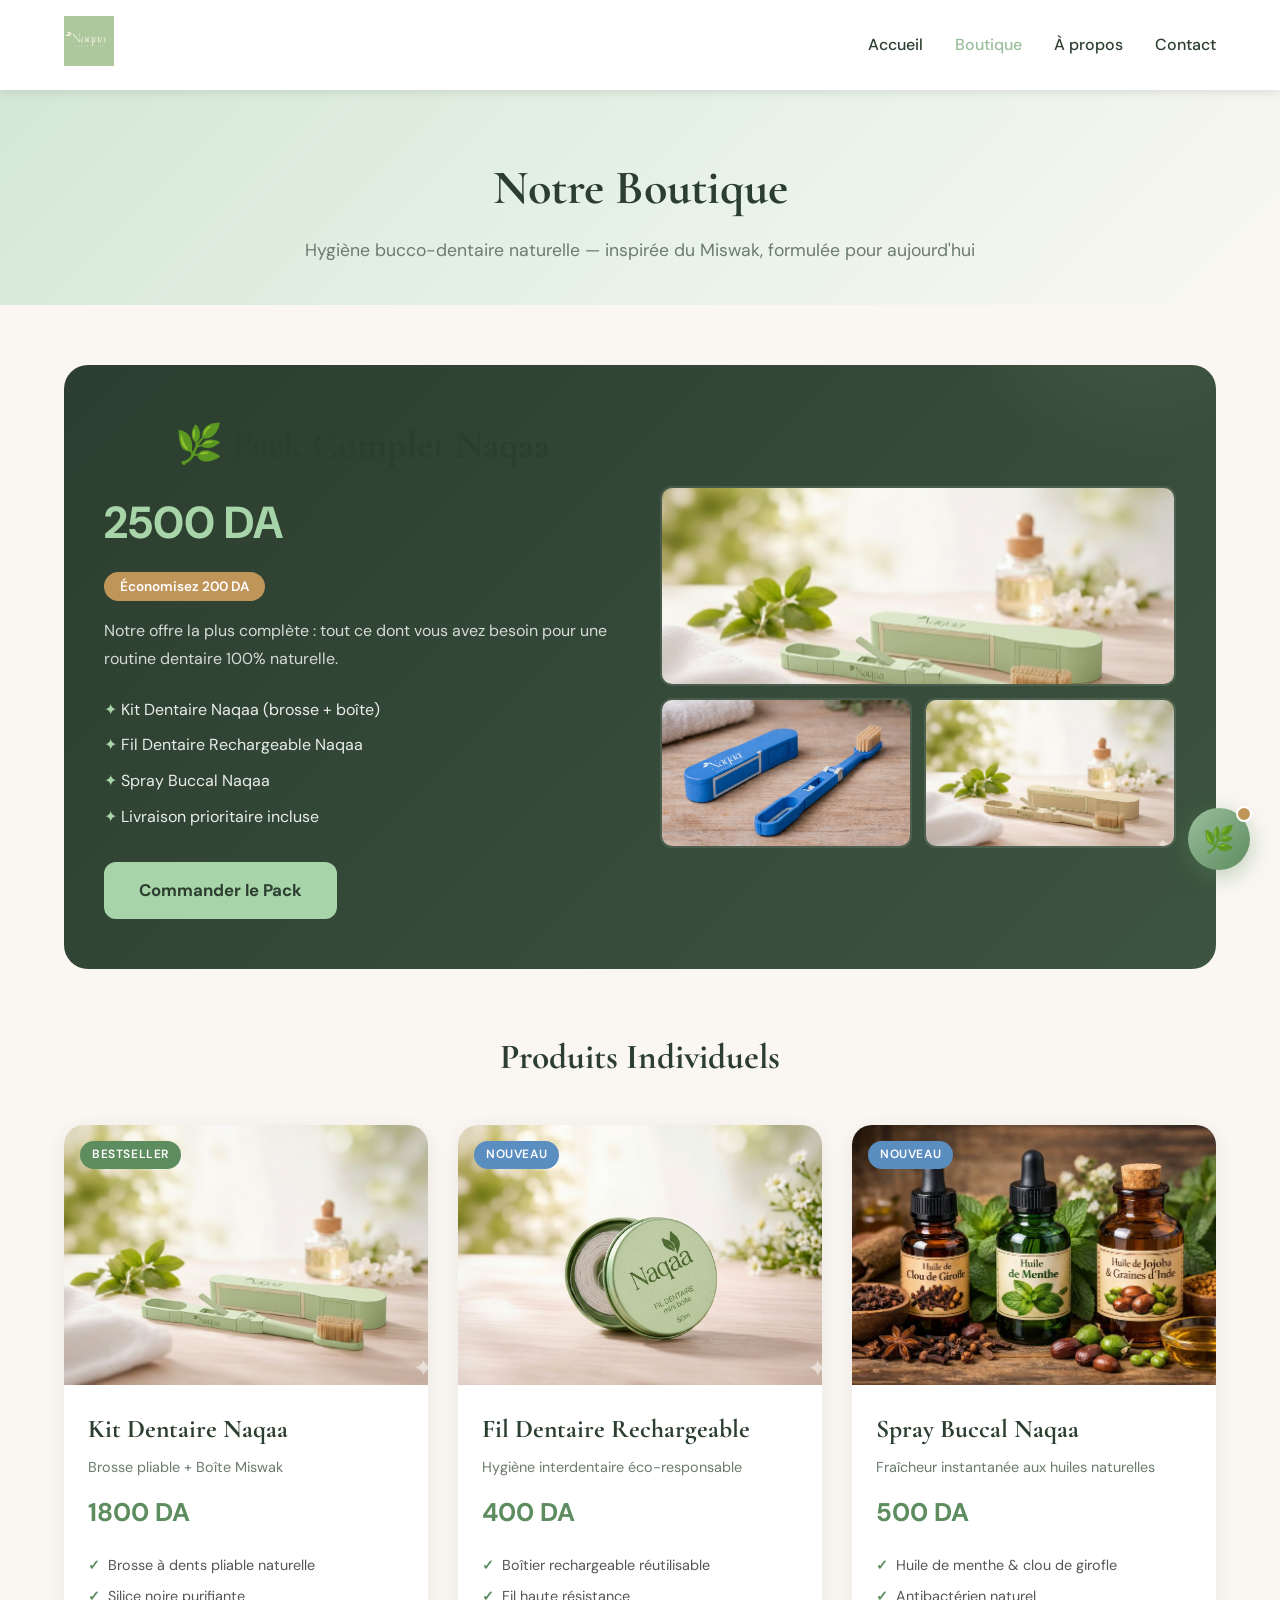
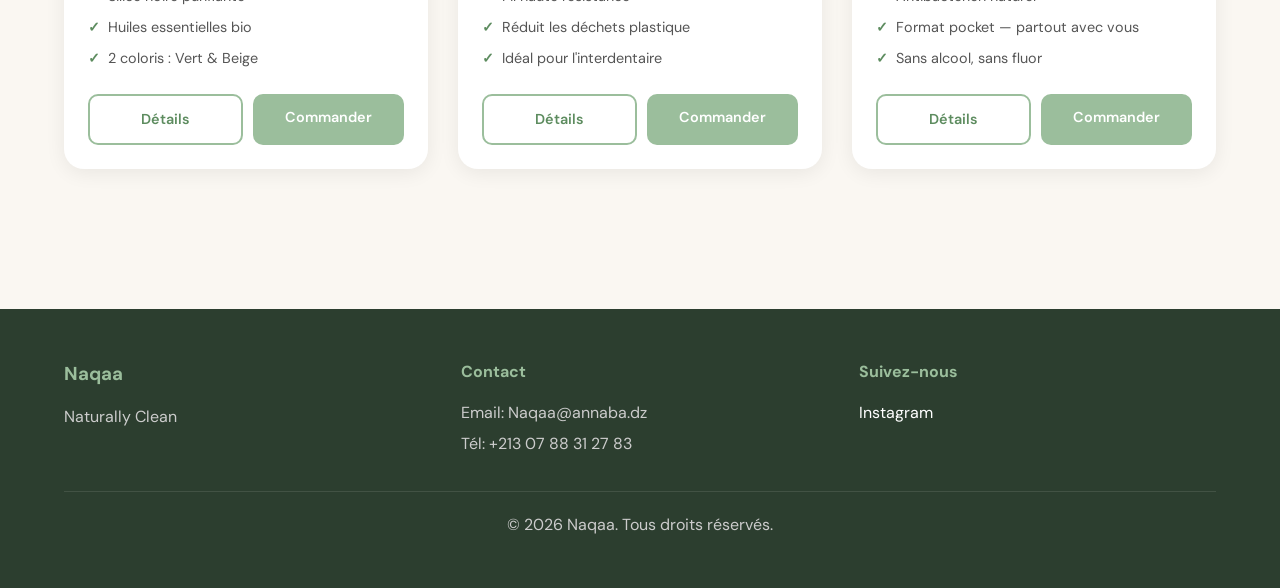
==== boutique.html @ 869e5e4a "Add files via upload" ====
<!DOCTYPE html>
<html lang="fr">
<head>
    <meta charset="UTF-8">
    <meta name="viewport" content="width=device-width, initial-scale=1.0">
    <title>Boutique - Naqaa</title>
    <link rel="stylesheet" href="style.css">
    <style>
        @import url('https://fonts.googleapis.com/css2?family=Cormorant+Garamond:wght@400;600&family=DM+Sans:wght@300;400;500&display=swap');

        :root {
            --sage: #9BBE9C;
            --sage-dark: #5D8C5F;
            --sage-light: #D4E7D5;
            --cream: #FAF7F2;
            --text: #2C3E2F;
        }

        body { font-family: 'DM Sans', sans-serif; background: var(--cream); }

        /* ---- SHOP HERO ---- */
        .shop-hero {
            background: linear-gradient(135deg, #D4E7D5 0%, #EAF3EA 60%, #FAF7F2 100%);
            padding: 60px 5% 40px;
            text-align: center;
        }
        .shop-hero h1 {
            font-family: 'Cormorant Garamond', serif;
            font-size: 3rem;
            color: var(--text);
            margin-bottom: 10px;
        }
        .shop-hero p { color: #6B7B6D; font-size: 1.1rem; }

        /* ---- PRODUCTS GRID ---- */
        .products-section {
            padding: 60px 5%;
            max-width: 1300px;
            margin: 0 auto;
        }
        .products-section h2 {
            font-family: 'Cormorant Garamond', serif;
            font-size: 2.2rem;
            color: var(--text);
            margin-bottom: 40px;
            text-align: center;
        }

        .products-grid {
            display: grid;
            grid-template-columns: repeat(auto-fit, minmax(320px, 1fr));
            gap: 30px;
            margin-bottom: 80px;
        }

        .product-card {
            background: white;
            border-radius: 20px;
            overflow: hidden;
            box-shadow: 0 4px 20px rgba(0,0,0,0.07);
            transition: transform 0.3s, box-shadow 0.3s;
            position: relative;
        }
        .product-card:hover {
            transform: translateY(-8px);
            box-shadow: 0 12px 40px rgba(0,0,0,0.12);
        }
        .product-card .badge {
            position: absolute;
            top: 16px;
            left: 16px;
            background: var(--sage-dark);
            color: white;
            font-size: 0.75rem;
            font-weight: 600;
            padding: 4px 12px;
            border-radius: 20px;
            letter-spacing: 0.05em;
            text-transform: uppercase;
            z-index: 2;
        }
        .product-card .badge.pack { background: #C0955A; }
        .product-card .badge.new { background: #5a8dc0; }

        .card-image {
            height: 260px;
            overflow: hidden;
            background: #f0f5f0;
        }
        .card-image img {
            width: 100%;
            height: 100%;
            object-fit: cover;
            transition: transform 0.5s;
        }
        .product-card:hover .card-image img { transform: scale(1.05); }

        .card-body {
            padding: 24px;
        }
        .card-body h3 {
            font-family: 'Cormorant Garamond', serif;
            font-size: 1.6rem;
            color: var(--text);
            margin-bottom: 6px;
        }
        .card-body .tagline {
            color: #6B7B6D;
            font-size: 0.9rem;
            margin-bottom: 14px;
        }
        .card-body .price-tag {
            font-size: 1.6rem;
            font-weight: 700;
            color: var(--sage-dark);
            margin-bottom: 16px;
        }
        .card-body .mini-features {
            list-style: none;
            margin-bottom: 20px;
        }
        .card-body .mini-features li {
            padding: 4px 0;
            color: #555;
            font-size: 0.9rem;
            display: flex;
            align-items: center;
            gap: 8px;
        }
        .card-body .mini-features li::before {
            content: '✓';
            color: var(--sage-dark);
            font-weight: 700;
        }

        .card-actions {
            display: flex;
            gap: 10px;
        }
        .card-actions .btn-detail {
            flex: 1;
            padding: 12px;
            background: transparent;
            border: 2px solid var(--sage);
            color: var(--sage-dark);
            border-radius: 10px;
            font-weight: 600;
            cursor: pointer;
            text-align: center;
            text-decoration: none;
            transition: all 0.3s;
            font-size: 0.9rem;
        }
        .card-actions .btn-detail:hover {
            background: var(--sage-light);
        }
        .card-actions .btn-order {
            flex: 1;
            padding: 12px;
            background: var(--sage);
            color: white;
            border: none;
            border-radius: 10px;
            font-weight: 600;
            cursor: pointer;
            text-align: center;
            text-decoration: none;
            transition: all 0.3s;
            font-size: 0.9rem;
        }
        .card-actions .btn-order:hover {
            background: var(--sage-dark);
        }

        /* ---- PACK HERO ---- */
        .pack-hero {
            background: linear-gradient(135deg, #2C3E2F 0%, #3d5440 100%);
            border-radius: 24px;
            padding: 50px 40px;
            display: grid;
            grid-template-columns: 1fr 1fr;
            gap: 40px;
            align-items: center;
            margin-bottom: 60px;
            color: white;
            position: relative;
            overflow: hidden;
        }
        .pack-hero::before {
            content: '';
            position: absolute;
            top: -50%;
            right: -10%;
            width: 400px;
            height: 400px;
            background: radial-gradient(circle, rgba(155,190,156,0.15) 0%, transparent 70%);
            border-radius: 50%;
        }
        .pack-hero h2 {
            font-family: 'Cormorant Garamond', serif;
            font-size: 2.4rem;
            margin-bottom: 10px;
        }
        .pack-hero .pack-price {
            font-size: 2.8rem;
            font-weight: 700;
            color: #a8d4a9;
            margin: 12px 0;
        }
        .pack-hero .pack-saving {
            background: #C0955A;
            display: inline-block;
            padding: 4px 16px;
            border-radius: 20px;
            font-size: 0.85rem;
            font-weight: 600;
            margin-bottom: 16px;
        }
        .pack-hero p { color: rgba(255,255,255,0.8); margin-bottom: 20px; line-height: 1.7; }
        .pack-hero ul { list-style: none; margin-bottom: 28px; }
        .pack-hero ul li { padding: 5px 0; color: rgba(255,255,255,0.9); }
        .pack-hero ul li::before { content: '✦ '; color: #a8d4a9; }
        .pack-hero .btn-pack {
            display: inline-block;
            background: #a8d4a9;
            color: #2C3E2F;
            padding: 15px 35px;
            border-radius: 12px;
            font-weight: 700;
            text-decoration: none;
            font-size: 1.05rem;
            transition: all 0.3s;
        }
        .pack-hero .btn-pack:hover {
            background: white;
            transform: translateY(-2px);
        }
        .pack-images {
            display: grid;
            grid-template-columns: 1fr 1fr;
            gap: 12px;
        }
        .pack-images img {
            width: 100%;
            height: 150px;
            object-fit: cover;
            border-radius: 12px;
            border: 2px solid rgba(255,255,255,0.1);
        }
        .pack-images img:first-child {
            grid-column: span 2;
            height: 200px;
        }

        /* ---- AI ASSISTANT ---- */
        .ai-assistant-btn {
            position: fixed;
            bottom: 30px;
            right: 30px;
            width: 62px;
            height: 62px;
            background: linear-gradient(135deg, var(--sage) 0%, var(--sage-dark) 100%);
            color: white;
            border: none;
            border-radius: 50%;
            font-size: 1.6rem;
            cursor: pointer;
            box-shadow: 0 6px 25px rgba(93,140,95,0.4);
            z-index: 999;
            transition: all 0.3s;
            display: flex;
            align-items: center;
            justify-content: center;
        }
        .ai-assistant-btn:hover { transform: scale(1.1); }
        .ai-assistant-btn .pulse {
            position: absolute;
            top: -2px;
            right: -2px;
            width: 16px;
            height: 16px;
            background: #C0955A;
            border-radius: 50%;
            border: 2px solid white;
        }

        .ai-chat-panel {
            position: fixed;
            bottom: 110px;
            right: 30px;
            width: 370px;
            max-height: 520px;
            background: white;
            border-radius: 20px;
            box-shadow: 0 20px 60px rgba(0,0,0,0.15);
            z-index: 998;
            display: none;
            flex-direction: column;
            overflow: hidden;
        }
        .ai-chat-panel.open { display: flex; }

        .chat-header {
            background: linear-gradient(135deg, var(--sage), var(--sage-dark));
            color: white;
            padding: 16px 20px;
            display: flex;
            align-items: center;
            gap: 12px;
        }
        .chat-header .avatar {
            width: 38px;
            height: 38px;
            background: rgba(255,255,255,0.2);
            border-radius: 50%;
            display: flex;
            align-items: center;
            justify-content: center;
            font-size: 1.2rem;
        }
        .chat-header .info h4 { margin: 0; font-size: 0.95rem; }
        .chat-header .info p { margin: 0; font-size: 0.78rem; opacity: 0.8; }
        .chat-header .close-chat {
            margin-left: auto;
            background: none;
            border: none;
            color: white;
            font-size: 1.3rem;
            cursor: pointer;
            opacity: 0.8;
        }
        .chat-header .close-chat:hover { opacity: 1; }

        .chat-messages {
            flex: 1;
            overflow-y: auto;
            padding: 16px;
            display: flex;
            flex-direction: column;
            gap: 12px;
            min-height: 250px;
        }
        .msg {
            max-width: 85%;
            padding: 10px 14px;
            border-radius: 14px;
            font-size: 0.88rem;
            line-height: 1.5;
        }
        .msg.bot {
            background: #f0f5f0;
            color: var(--text);
            border-bottom-left-radius: 4px;
            align-self: flex-start;
        }
        .msg.user {
            background: var(--sage);
            color: white;
            border-bottom-right-radius: 4px;
            align-self: flex-end;
        }
        .msg.loading { opacity: 0.6; font-style: italic; }

        .quick-replies {
            display: flex;
            flex-wrap: wrap;
            gap: 6px;
            padding: 0 16px 12px;
        }
        .quick-reply {
            background: var(--sage-light);
            color: var(--sage-dark);
            border: none;
            padding: 6px 12px;
            border-radius: 20px;
            font-size: 0.8rem;
            cursor: pointer;
            transition: all 0.2s;
            font-weight: 500;
        }
        .quick-reply:hover {
            background: var(--sage);
            color: white;
        }

        .chat-input-row {
            display: flex;
            gap: 8px;
            padding: 12px 16px;
            border-top: 1px solid #f0f0f0;
        }
        .chat-input-row input {
            flex: 1;
            padding: 10px 14px;
            border: 2px solid #e8e8e8;
            border-radius: 10px;
            font-size: 0.88rem;
            outline: none;
            transition: border 0.2s;
        }
        .chat-input-row input:focus { border-color: var(--sage); }
        .chat-input-row button {
            background: var(--sage);
            color: white;
            border: none;
            padding: 10px 16px;
            border-radius: 10px;
            cursor: pointer;
            font-size: 1rem;
            transition: background 0.2s;
        }
        .chat-input-row button:hover { background: var(--sage-dark); }

        @media (max-width: 768px) {
            .pack-hero { grid-template-columns: 1fr; }
            .pack-images { display: none; }
            .ai-chat-panel { width: calc(100vw - 30px); right: 15px; }
        }
    </style>
</head>
<body>
    <!-- Header -->
    <header>
        <nav class="navbar">
            <div class="logo"><img src="1.png" alt="Naqaa Logo"></div>
            <ul class="nav-links">
                <li><a href="index.html">Accueil</a></li>
                <li><a href="boutique.html" class="active">Boutique</a></li>
                <li><a href="index.html#about">À propos</a></li>
                <li><a href="index.html#contact">Contact</a></li>
            </ul>
        </nav>
    </header>

    <!-- Hero -->
    <div class="shop-hero">
        <h1>Notre Boutique</h1>
        <p>Hygiène bucco-dentaire naturelle — inspirée du Miswak, formulée pour aujourd'hui</p>
    </div>

    <div class="products-section">

        <!-- PACK PROMO -->
        <div class="pack-hero">
            <div>
                <h2>🌿 Pack Complet Naqaa</h2>
                <div class="pack-price">2500 DA</div>
                <span class="pack-saving">Économisez 200 DA</span>
                <p>Notre offre la plus complète : tout ce dont vous avez besoin pour une routine dentaire 100% naturelle.</p>
                <ul>
                    <li>Kit Dentaire Naqaa (brosse + boîte)</li>
                    <li>Fil Dentaire Rechargeable Naqaa</li>
                    <li>Spray Buccal Naqaa</li>
                    <li>Livraison prioritaire incluse</li>
                </ul>
                <a href="commande.html?product=pack" class="btn-pack">Commander le Pack</a>
            </div>
            <div class="pack-images">
                <img src="vert.jpeg" alt="Kit Naqaa">
                <img src="blue.png" alt="Fil dentaire">
                <img src="beige.png" alt="Spray">
            </div>
        </div>

        <!-- PRODUITS INDIVIDUELS -->
        <h2>Produits Individuels</h2>
        <div class="products-grid">

            <!-- Produit 1 : Kit Dentaire -->
            <div class="product-card">
                <span class="badge">Bestseller</span>
                <div class="card-image">
                    <img src="vert.jpeg" alt="Kit Dentaire Naqaa">
                </div>
                <div class="card-body">
                    <h3>Kit Dentaire Naqaa</h3>
                    <p class="tagline">Brosse pliable + Boîte Miswak</p>
                    <div class="price-tag">1800 DA</div>
                    <ul class="mini-features">
                        <li>Brosse à dents pliable naturelle</li>
                        <li>Silice noire purifiante</li>
                        <li>Huiles essentielles bio</li>
                        <li>2 coloris : Vert & Beige</li>
                    </ul>
                    <div class="card-actions">
                        <a href="boutique-detail.html" class="btn-detail">Détails</a>
                        <a href="commande.html?product=kit" class="btn-order">Commander</a>
                    </div>
                </div>
            </div>

            <!-- Produit 2 : Fil Dentaire -->
            <div class="product-card">
                <span class="badge new">Nouveau</span>
                <div class="card-image">
                    <img src="Fil.PNG" alt="Fil Dentaire Rechargeable Naqaa">
                </div>
                <div class="card-body">
                    <h3>Fil Dentaire Rechargeable</h3>
                    <p class="tagline">Hygiène interdentaire éco-responsable</p>
                    <div class="price-tag">400 DA</div>
                    <ul class="mini-features">
                        <li>Boîtier rechargeable réutilisable</li>
                        <li>Fil haute résistance</li>
                        <li>Réduit les déchets plastique</li>
                        <li>Idéal pour l'interdentaire</li>
                    </ul>
                    <div class="card-actions">
                        <a href="#" class="btn-detail" onclick="showProductModal('fil')">Détails</a>
                        <a href="commande.html?product=fil" class="btn-order">Commander</a>
                    </div>
                </div>
            </div>

            <!-- Produit 3 : Spray Naqaa -->
            <div class="product-card">
                <span class="badge new">Nouveau</span>
                <div class="card-image">
                    <img src="Huilles.jpeg" alt="Spray Buccal Naqaa">
                </div>
                <div class="card-body">
                    <h3>Spray Buccal Naqaa</h3>
                    <p class="tagline">Fraîcheur instantanée aux huiles naturelles</p>
                    <div class="price-tag">500 DA</div>
                    <ul class="mini-features">
                        <li>Huile de menthe & clou de girofle</li>
                        <li>Antibactérien naturel</li>
                        <li>Format pocket — partout avec vous</li>
                        <li>Sans alcool, sans fluor</li>
                    </ul>
                    <div class="card-actions">
                        <a href="#" class="btn-detail" onclick="showProductModal('spray')">Détails</a>
                        <a href="commande.html?product=spray" class="btn-order">Commander</a>
                    </div>
                </div>
            </div>

        </div>
    </div>

    <!-- Footer -->
    <footer id="contact">
        <div class="footer-content">
            <div class="footer-section">
                <h3>Naqaa</h3>
                <p>Naturally Clean</p>
            </div>
            <div class="footer-section">
                <h4>Contact</h4>
                <p>Email: Naqaa@annaba.dz</p>
                <p>Tél: +213 07 88 31 27 83</p>
            </div>
            <div class="footer-section">
                <h4>Suivez-nous</h4>
                <div class="social-links">
                    <a href="https://www.instagram.com/naqaa.natural?igsh=b3JldDk3dGt3cW1y&utm_source=qr">Instagram</a>
                </div>
            </div>
        </div>
        <p class="copyright">© 2026 Naqaa. Tous droits réservés.</p>
    </footer>

    <!-- AI Assistant Button -->
    <button class="ai-assistant-btn" onclick="toggleChat()" title="Assistant Naqaa IA">
        🌿
        <span class="pulse"></span>
    </button>

    <!-- AI Chat Panel -->
    <div class="ai-chat-panel" id="chatPanel">
        <div class="chat-header">
            <div class="avatar">🌿</div>
            <div class="info">
                <h4>Conseillère Naqaa</h4>
                <p>Propulsée par l'IA • En ligne</p>
            </div>
            <button class="close-chat" onclick="toggleChat()">✕</button>
        </div>
        <div class="chat-messages" id="chatMessages">
            <div class="msg bot">Bonjour ! 👋 Je suis votre conseillère beauté naturelle Naqaa. Je peux vous aider à choisir le produit parfait selon vos besoins.</div>
        </div>
        <div class="quick-replies" id="quickReplies">
            <button class="quick-reply" onclick="sendQuick('Quel produit me recommandes-tu ?')">Recommandation</button>
            <button class="quick-reply" onclick="sendQuick('Quelle est la différence entre les produits ?')">Comparer</button>
            <button class="quick-reply" onclick="sendQuick('C\'est quoi le pack ?')">Le Pack</button>
            <button class="quick-reply" onclick="sendQuick('Comment utiliser le kit dentaire ?')">Utilisation</button>
        </div>
        <div class="chat-input-row">
            <input type="text" id="chatInput" placeholder="Posez votre question..." onkeydown="if(event.key==='Enter') sendMessage()">
            <button onclick="sendMessage()">➤</button>
        </div>
    </div>

    <script>
        // ---- AI CHAT ----
        const SYSTEM_PROMPT = `Tu es la conseillère beauté et santé de la marque Naqaa, une marque algérienne de soins bucco-dentaires naturels basée sur le Miswak.
Tu parles en français, tu es chaleureuse, experte et naturelle.

Catalogue produits :
1. Kit Dentaire Naqaa — 1800 DA : brosse pliable, silice noire, huiles essentielles (menthe, girofle, jojoba), 2 coloris (vert/beige). Bestseller.
2. Fil Dentaire Rechargeable Naqaa — 400 DA : boîtier rechargeable réutilisable, éco-responsable, pour l'hygiène interdentaire.
3. Spray Buccal Naqaa — 500 DA : huile de menthe & clou de girofle, antibactérien, format pocket, sans alcool ni fluor.
4. Pack Complet Naqaa — 2500 DA : contient les 3 produits ci-dessus (économie de 200 DA), livraison prioritaire incluse.

Conseils de recommandation :
- Pour un débutant ou cadeau : Kit Dentaire seul
- Pour une hygiène complète : Pack Complet (meilleur rapport qualité/prix)
- En complément : Fil Dentaire + Kit
- Pour les déplacements : Spray Buccal
- Pour une haleine fraîche en journée : Spray Buccal

Livraison : Domicile 500 DA, Bureau 350 DA. Paiement à la livraison ou carte.
Ne mentionne jamais de concurrents. Réponds toujours de façon courte et utile (max 3 phrases). Si on te demande de commander, dis que le bouton "Commander" est sur la page.`;

        let chatHistory = [];
        let chatOpen = false;

        function toggleChat() {
            chatOpen = !chatOpen;
            document.getElementById('chatPanel').classList.toggle('open', chatOpen);
            if (chatOpen) document.getElementById('chatInput').focus();
        }

        function sendQuick(text) {
            document.getElementById('chatInput').value = text;
            sendMessage();
        }

        async function sendMessage() {
            const input = document.getElementById('chatInput');
            const text = input.value.trim();
            if (!text) return;

            input.value = '';
            appendMsg(text, 'user');
            chatHistory.push({ role: 'user', content: text });

            // hide quick replies after first message
            document.getElementById('quickReplies').style.display = 'none';

            const loadingEl = appendMsg('...', 'bot loading');

            try {
                const response = await fetch('https://api.anthropic.com/v1/messages', {
                    method: 'POST',
                    headers: { 'Content-Type': 'application/json' },
                    body: JSON.stringify({
                        model: 'claude-sonnet-4-20250514',
                        max_tokens: 1000,
                        system: SYSTEM_PROMPT,
                        messages: chatHistory
                    })
                });

                const data = await response.json();
                const reply = data.content?.[0]?.text || "Désolée, je n'ai pas pu répondre. Réessayez.";

                loadingEl.textContent = reply;
                loadingEl.classList.remove('loading');
                chatHistory.push({ role: 'assistant', content: reply });

            } catch (err) {
                loadingEl.textContent = "Connexion impossible. Vérifiez votre réseau.";
                loadingEl.classList.remove('loading');
            }
        }

        function appendMsg(text, type) {
            const div = document.createElement('div');
            div.className = 'msg ' + type;
            div.textContent = text;
            const msgs = document.getElementById('chatMessages');
            msgs.appendChild(div);
            msgs.scrollTop = msgs.scrollHeight;
            return div;
        }

        // Product quick modals
        function showProductModal(type) {
            const info = {
                fil: { name: 'Fil Dentaire Rechargeable', price: '400 DA', desc: 'Boîtier rechargeable réutilisable en plastique recyclé. Fil haute résistance pour un nettoyage interdentaire efficace. Contribue à réduire les déchets plastiques. Idéal en complément du Kit Dentaire Naqaa.' },
                spray: { name: 'Spray Buccal Naqaa', price: '500 DA', desc: "Spray a base d'huile de menthe poivree et d'huile de clou de girofle. Action antibacterienne instantanee, haleine fraiche prolongee. Format mini 30ml pour sac ou poche. Sans alcool, sans fluor, sans conservateurs synthetiques." }
            };
            const p = info[type];
            alert(`${p.name} — ${p.price}\n\n${p.desc}`);
        }
    </script>
</body>
</html>
---- style.css ----
/* Reset & Base */
* {
    margin: 0;
    padding: 0;
    box-sizing: border-box;
}

:root {
    --primary-color: #9BBE9C;
    --secondary-color: #7FA980;
    --accent-color: #5D8C5F;
    --light-green: #D4E7D5;
    --text-dark: #2C3E2F;
    --text-light: #6B7B6D;
    --white: #FFFFFF;
    --gray-light: #F5F5F5;
    --gray: #E0E0E0;
    --danger: #E74C3C;
    --warning: #F39C12;
    --success: #27AE60;
}

body {
    font-family: 'Segoe UI', Tahoma, Geneva, Verdana, sans-serif;
    color: var(--text-dark);
    line-height: 1.6;
}

.container {
    max-width: 1200px;
    margin: 0 auto;
    padding: 0 20px;
}

/* Header & Navigation */
header {
    background: var(--white);
    box-shadow: 0 2px 10px rgba(0,0,0,0.1);
    position: sticky;
    top: 0;
    z-index: 1000;
}

.navbar {
    display: flex;
    justify-content: space-between;
    align-items: center;
    padding: 1rem 5%;
}

.logo img {
    height: 50px;
}

.nav-links {
    display: flex;
    list-style: none;
    gap: 2rem;
}

.nav-links a {
    text-decoration: none;
    color: var(--text-dark);
    font-weight: 500;
    transition: color 0.3s;
}

.nav-links a:hover,
.nav-links a.active {
    color: var(--primary-color);
}

.admin-link {
    font-size: 0.9rem;
    opacity: 0.6;
}

/* Buttons */
.btn-primary,
.btn-secondary {
    padding: 12px 30px;
    border-radius: 25px;
    text-decoration: none;
    font-weight: 600;
    display: inline-block;
    transition: all 0.3s;
    border: none;
    cursor: pointer;
    font-size: 1rem;
}

.btn-primary {
    background: var(--primary-color);
    color: var(--white);
}

.btn-primary:hover {
    background: var(--accent-color);
    transform: translateY(-2px);
    box-shadow: 0 5px 15px rgba(0,0,0,0.2);
}

.btn-secondary {
    background: var(--white);
    color: var(--primary-color);
    border: 2px solid var(--primary-color);
}

.btn-secondary:hover {
    background: var(--primary-color);
    color: var(--white);
}

.btn-large {
    padding: 15px 40px;
    font-size: 1.1rem;
    width: 100%;
    text-align: center;
}

.btn-danger {
    background: var(--danger);
    color: white;
    padding: 8px 15px;
    border-radius: 5px;
    border: none;
    cursor: pointer;
    font-size: 0.9rem;
}

.btn-success {
    background: var(--success);
    color: white;
    padding: 8px 15px;
    border-radius: 5px;
    border: none;
    cursor: pointer;
    font-size: 0.9rem;
}

.btn-warning {
    background: var(--warning);
    color: white;
    padding: 8px 15px;
    border-radius: 5px;
    border: none;
    cursor: pointer;
    font-size: 0.9rem;
}

/* Hero Section */
.hero {
    background: linear-gradient(135deg, var(--light-green) 0%, var(--white) 100%);
    padding: 80px 5%;
    display: flex;
    align-items: center;
    justify-content: space-between;
    gap: 50px;
}

.hero-content {
    flex: 1;
}

.hero-content h1 {
    font-size: 4rem;
    color: var(--primary-color);
    margin-bottom: 0;
}

.hero-content h2 {
    font-size: 2rem;
    color: var(--text-light);
    margin-bottom: 20px;
}

.tagline {
    font-size: 1.2rem;
    color: var(--text-dark);
    margin-bottom: 30px;
}

.hero-image {
    flex: 1;
    text-align: center;
}

.hero-image img {
    width: 100%;
    max-width: 500px;
}

/* Benefits Section */
.benefits {
    padding: 80px 5%;
    background: var(--white);
}

.benefits h2 {
    text-align: center;
    font-size: 2.5rem;
    color: var(--text-dark);
    margin-bottom: 50px;
}

.benefits-grid {
    display: grid;
    grid-template-columns: repeat(auto-fit, minmax(250px, 1fr));
    gap: 30px;
}

.benefit-card {
    background: var(--gray-light);
    padding: 30px;
    border-radius: 15px;
    text-align: center;
    transition: transform 0.3s, box-shadow 0.3s;
}

.benefit-card:hover {
    transform: translateY(-5px);
    box-shadow: 0 5px 20px rgba(0,0,0,0.1);
}

.benefit-card .icon {
    font-size: 3rem;
    margin-bottom: 15px;
}

.benefit-card h3 {
    color: var(--primary-color);
    margin-bottom: 10px;
    font-size: 1.3rem;
}

.benefit-card p {
    color: var(--text-light);
}

/* Product Preview Section */
.product-preview {
    padding: 80px 5%;
    background: var(--light-green);
}

.product-preview h2 {
    text-align: center;
    font-size: 2.5rem;
    color: var(--text-dark);
    margin-bottom: 50px;
}

.product-showcase {
    display: flex;
    align-items: center;
    gap: 50px;
    background: white;
    padding: 40px;
    border-radius: 20px;
    box-shadow: 0 5px 20px rgba(0,0,0,0.1);
}

.product-showcase img {
    width: 100%;
    max-width: 400px;
}

.product-info h3 {
    font-size: 2rem;
    color: var(--primary-color);
    margin-bottom: 10px;
}

.price {
    font-size: 1.8rem;
    color: var(--accent-color);
    font-weight: 700;
    margin-bottom: 20px;
}

.features {
    list-style: none;
    margin-bottom: 30px;
}

.features li {
    padding: 8px 0;
    font-size: 1.1rem;
    color: var(--text-dark);
}

/* About Section */
.about {
    padding: 80px 5%;
    background: var(--white);
    text-align: center;
}

.about h2 {
    font-size: 2.5rem;
    color: var(--text-dark);
    margin-bottom: 30px;
}

.about p {
    font-size: 1.2rem;
    color: var(--text-light);
    max-width: 800px;
    margin: 0 auto;
    line-height: 1.8;
}

/* Product Detail Page */
.product-detail {
    padding: 50px 5%;
    background: var(--gray-light);
}

.product-layout {
    display: grid;
    grid-template-columns: 1fr 1fr;
    gap: 50px;
    max-width: 1400px;
    margin: 0 auto;
}

.product-images {
    position: sticky;
    top: 100px;
    height: fit-content;
}

.main-image {
    background: white;
    padding: 20px;
    border-radius: 15px;
    box-shadow: 0 5px 20px rgba(0,0,0,0.1);
}

.main-image img {
    width: 100%;
    border-radius: 10px;
}

.thumbnail-images {
    display: flex;
    gap: 15px;
    margin-top: 20px;
}

.thumbnail-images img {
    width: 100px;
    height: 100px;
    object-fit: cover;
    border-radius: 10px;
    cursor: pointer;
    border: 3px solid transparent;
    transition: border 0.3s;
}

.thumbnail-images img:hover {
    border-color: var(--primary-color);
}

.product-details {
    background: white;
    padding: 40px;
    border-radius: 15px;
    box-shadow: 0 5px 20px rgba(0,0,0,0.1);
}

.product-details h1 {
    font-size: 2.5rem;
    color: var(--text-dark);
    margin-bottom: 10px;
}

.subtitle {
    color: var(--text-light);
    font-size: 1.2rem;
    margin-bottom: 20px;
}

.price-large {
    font-size: 2.5rem;
    color: var(--accent-color);
    font-weight: 700;
    margin-bottom: 30px;
    display: block;
}

.product-description,
.composition,
.benefits-box {
    margin-bottom: 30px;
    padding-bottom: 30px;
    border-bottom: 1px solid var(--gray);
}

.product-details h3 {
    color: var(--primary-color);
    margin-bottom: 15px;
    font-size: 1.5rem;
}

.product-description p {
    color: var(--text-dark);
    line-height: 1.8;
}

.ingredients-list {
    list-style: none;
}

.ingredients-list > li {
    background: var(--gray-light);
    padding: 15px;
    border-radius: 10px;
    margin-bottom: 15px;
}

.ingredients-list strong {
    color: var(--accent-color);
    font-size: 1.1rem;
}

.ingredients-list p {
    margin-top: 5px;
    color: var(--text-light);
}

.sub-list {
    list-style: none;
    margin-top: 10px;
    padding-left: 20px;
}

.sub-list li {
    margin: 8px 0;
    font-size: 0.95rem;
    color: var(--text-dark);
}

.benefits-box ul {
    list-style: none;
}

.benefits-box li {
    padding: 10px 0;
    border-bottom: 1px solid var(--gray);
    color: var(--text-dark);
    font-size: 1.05rem;
}

.benefits-box li:last-child {
    border-bottom: none;
}

/* Order Section */
.order-section {
    margin-top: 30px;
}

.quantity-selector {
    display: flex;
    align-items: center;
    gap: 20px;
    margin-bottom: 20px;
}

.quantity-selector label {
    font-weight: 600;
    font-size: 1.1rem;
}

.quantity-control {
    display: flex;
    align-items: center;
    gap: 10px;
}

.quantity-control button {
    background: var(--primary-color);
    color: white;
    border: none;
    width: 35px;
    height: 35px;
    border-radius: 50%;
    cursor: pointer;
    font-size: 1.2rem;
    transition: background 0.3s;
}

.quantity-control button:hover {
    background: var(--accent-color);
}

.quantity-control input {
    width: 60px;
    text-align: center;
    padding: 8px;
    border: 2px solid var(--gray);
    border-radius: 5px;
    font-size: 1rem;
}

.trust-badges {
    display: flex;
    justify-content: space-around;
    margin-top: 30px;
    padding-top: 30px;
    border-top: 2px solid var(--gray);
}

.badge {
    text-align: center;
}

.badge span {
    font-size: 2.5rem;
    display: block;
    margin-bottom: 8px;
}

.badge p {
    color: var(--text-dark);
    font-weight: 600;
}

/* Order Form */
.order-form-section {
    padding: 50px 5%;
    background: var(--gray-light);
    min-height: 100vh;
}

.container-form {
    max-width: 800px;
    margin: 0 auto;
    background: white;
    padding: 40px;
    border-radius: 15px;
    box-shadow: 0 5px 20px rgba(0,0,0,0.1);
}

.container-form h1 {
    text-align: center;
    color: var(--primary-color);
    margin-bottom: 40px;
    font-size: 2.5rem;
}

.form-group {
    margin-bottom: 35px;
}

.form-group h3 {
    color: var(--accent-color);
    margin-bottom: 20px;
    padding-bottom: 10px;
    border-bottom: 2px solid var(--light-green);
    font-size: 1.4rem;
}

.form-row {
    display: grid;
    grid-template-columns: 1fr 1fr;
    gap: 20px;
}

.form-field {
    margin-bottom: 20px;
}

.form-field label {
    display: block;
    margin-bottom: 8px;
    font-weight: 600;
    color: var(--text-dark);
}

.form-field input,
.form-field select,
.form-field textarea {
    width: 100%;
    padding: 12px;
    border: 2px solid var(--gray);
    border-radius: 8px;
    font-size: 1rem;
    transition: border-color 0.3s;
    font-family: inherit;
}

.form-field input:focus,
.form-field select:focus,
.form-field textarea:focus {
    outline: none;
    border-color: var(--primary-color);
}

.order-summary {
    background: var(--light-green);
    padding: 25px;
    border-radius: 10px;
    margin-top: 20px;
}

.summary-line {
    display: flex;
    justify-content: space-between;
    padding: 10px 0;
    font-size: 1.05rem;
}

.summary-line.total {
    border-top: 2px solid var(--primary-color);
    margin-top: 15px;
    padding-top: 15px;
    font-size: 1.3rem;
}

/* Modal */
.modal {
    display: none;
    position: fixed;
    z-index: 2000;
    left: 0;
    top: 0;
    width: 100%;
    height: 100%;
    background-color: rgba(0,0,0,0.6);
    animation: fadeIn 0.3s;
}

@keyframes fadeIn {
    from { opacity: 0; }
    to { opacity: 1; }
}

.modal-content {
    background-color: white;
    margin: 10% auto;
    padding: 40px;
    border-radius: 15px;
    max-width: 500px;
    text-align: center;
    position: relative;
    animation: slideDown 0.3s;
}

@keyframes slideDown {
    from {
        transform: translateY(-50px);
        opacity: 0;
    }
    to {
        transform: translateY(0);
        opacity: 1;
    }
}

.modal-large {
    max-width: 800px;
}

.success-icon {
    width: 80px;
    height: 80px;
    background: var(--primary-color);
    border-radius: 50%;
    display: flex;
    align-items: center;
    justify-content: center;
    font-size: 3rem;
    color: white;
    margin: 0 auto 20px;
}

.modal-content h2 {
    color: var(--primary-color);
    margin-bottom: 20px;
}

.close {
    position: absolute;
    right: 20px;
    top: 20px;
    font-size: 2rem;
    cursor: pointer;
    color: var(--text-light);
    transition: color 0.3s;
}

.close:hover {
    color: var(--danger);
}

/* Admin Login */
.admin-login-page {
    min-height: 100vh;
    display: flex;
    align-items: center;
    justify-content: center;
    background: linear-gradient(135deg, var(--primary-color) 0%, var(--accent-color) 100%);
}

.login-container {
    background: white;
    padding: 50px;
    border-radius: 15px;
    box-shadow: 0 10px 40px rgba(0,0,0,0.2);
    width: 100%;
    max-width: 400px;
}

.login-container h1 {
    text-align: center;
    color: var(--primary-color);
    margin-bottom: 30px;
}

.error-msg {
    color: var(--danger);
    text-align: center;
    margin-top: 15px;
}

.back-link {
    display: block;
    text-align: center;
    margin-top: 20px;
    color: var(--text-light);
    text-decoration: none;
}

.back-link:hover {
    color: var(--primary-color);
}

/* Admin Dashboard */
.admin-header {
    background: var(--primary-color);
    color: white;
    padding: 20px 5%;
    box-shadow: 0 2px 10px rgba(0,0,0,0.1);
}

.admin-nav {
    display: flex;
    justify-content: space-between;
    align-items: center;
}

.admin-nav h2 {
    margin: 0;
}

.admin-container {
    display: flex;
    min-height: calc(100vh - 80px);
}

.admin-sidebar {
    width: 250px;
    background: var(--gray-light);
    padding: 30px 0;
}

.admin-sidebar ul {
    list-style: none;
}

.admin-sidebar li {
    margin-bottom: 5px;
}

.admin-sidebar a {
    display: block;
    padding: 15px 30px;
    color: var(--text-dark);
    text-decoration: none;
    transition: all 0.3s;
}

.admin-sidebar a:hover,
.admin-sidebar a.active {
    background: var(--primary-color);
    color: white;
}

.admin-content {
    flex: 1;
    padding: 40px;
    background: white;
}

.admin-section h2 {
    color: var(--primary-color);
    margin-bottom: 30px;
    font-size: 2rem;
}

/* Filters */
.filters {
    display: flex;
    gap: 20px;
    margin-bottom: 30px;
}

.filters select,
.filters input {
    padding: 10px 15px;
    border: 2px solid var(--gray);
    border-radius: 8px;
    font-size: 1rem;
}

.filters input {
    flex: 1;
}

/* Table */
.table-container {
    overflow-x: auto;
    box-shadow: 0 2px 10px rgba(0,0,0,0.1);
    border-radius: 10px;
}

table {
    width: 100%;
    border-collapse: collapse;
    background: white;
}

thead {
    background: var(--primary-color);
    color: white;
}

th, td {
    padding: 15px;
    text-align: left;
}

th {
    font-weight: 600;
}

tbody tr {
    border-bottom: 1px solid var(--gray);
}

tbody tr:hover {
    background: var(--gray-light);
}

/* Status Badges */
.status-badge {
    padding: 5px 15px;
    border-radius: 20px;
    font-size: 0.9rem;
    font-weight: 600;
    display: inline-block;
}

.status-pending {
    background: var(--warning);
    color: white;
}

.status-confirmed {
    background: var(--success);
    color: white;
}

.status-shipping {
    background: #3498DB;
    color: white;
}

.status-delivered {
    background: #2ECC71;
    color: white;
}

.status-cancelled {
    background: var(--danger);
    color: white;
}

/* Stock Section */
.stock-card {
    background: white;
    padding: 30px;
    border-radius: 15px;
    box-shadow: 0 2px 10px rgba(0,0,0,0.1);
    max-width: 600px;
}

.stock-card h3 {
    color: var(--primary-color);
    margin-bottom: 20px;
    font-size: 1.8rem;
}

.stock-info {
    display: grid;
    grid-template-columns: 1fr 1fr;
    gap: 20px;
    margin-bottom: 30px;
}

.stock-item {
    background: var(--gray-light);
    padding: 20px;
    border-radius: 10px;
    text-align: center;
}

.stock-item label {
    display: block;
    color: var(--text-light);
    margin-bottom: 10px;
}

.stock-value {
    font-size: 2rem;
    font-weight: 700;
    color: var(--accent-color);
}

.stock-actions h4 {
    margin-bottom: 15px;
    color: var(--text-dark);
}

.stock-form {
    display: flex;
    gap: 10px;
    margin-bottom: 30px;
}

.stock-form input {
    flex: 1;
    padding: 10px;
    border: 2px solid var(--gray);
    border-radius: 8px;
    font-size: 1rem;
}

.stock-history h4 {
    margin-bottom: 15px;
    color: var(--text-dark);
}

.stock-history ul {
    list-style: none;
    max-height: 300px;
    overflow-y: auto;
}

.stock-history li {
    padding: 10px;
    border-bottom: 1px solid var(--gray);
}

/* Statistics */
.stats-grid {
    display: grid;
    grid-template-columns: repeat(auto-fit, minmax(200px, 1fr));
    gap: 20px;
    margin-bottom: 40px;
}

.stat-card {
    background: linear-gradient(135deg, var(--primary-color), var(--accent-color));
    color: white;
    padding: 30px;
    border-radius: 15px;
    text-align: center;
    box-shadow: 0 5px 15px rgba(0,0,0,0.1);
}

.stat-card h3 {
    font-size: 1rem;
    margin-bottom: 10px;
    opacity: 0.9;
}

.stat-number {
    font-size: 2.5rem;
    font-weight: 700;
}

.chart-container {
    background: white;
    padding: 30px;
    border-radius: 15px;
    box-shadow: 0 2px 10px rgba(0,0,0,0.1);
}

.chart-container h3 {
    color: var(--primary-color);
    margin-bottom: 20px;
}

.chart {
    min-height: 300px;
}

/* Footer */
footer {
    background: var(--text-dark);
    color: white;
    padding: 50px 5%;
}

.footer-content {
    display: grid;
    grid-template-columns: repeat(auto-fit, minmax(250px, 1fr));
    gap: 40px;
    margin-bottom: 30px;
}

.footer-section h3,
.footer-section h4 {
    margin-bottom: 15px;
    color: var(--primary-color);
}

.footer-section p {
    margin: 5px 0;
    color: #ccc;
}

.social-links {
    display: flex;
    gap: 15px;
}

.social-links a {
    color: white;
    text-decoration: none;
    transition: color 0.3s;
}

.social-links a:hover {
    color: var(--primary-color);
}

.copyright {
    text-align: center;
    padding-top: 20px;
    border-top: 1px solid rgba(255,255,255,0.1);
    color: #ccc;
}

/* Responsive Design */
@media (max-width: 1024px) {
    .product-layout {
        grid-template-columns: 1fr;
    }
    
    .product-images {
        position: static;
    }
}

@media (max-width: 768px) {
    .hero {
        flex-direction: column;
        text-align: center;
    }
    
    .hero-content h1 {
        font-size: 3rem;
    }
    
    .nav-links {
        flex-direction: column;
        gap: 1rem;
    }
    
    .product-showcase {
        flex-direction: column;
    }
    
    .form-row {
        grid-template-columns: 1fr;
    }
    
    .admin-container {
        flex-direction: column;
    }
    
    .admin-sidebar {
        width: 100%;
    }
    
    .filters {
        flex-direction: column;
    }
    
    .table-container {
        font-size: 0.9rem;
    }
    
    th, td {
        padding: 10px;
    }
}

@media (max-width: 480px) {
    .hero-content h1 {
        font-size: 2rem;
    }
    
    .hero-content h2 {
        font-size: 1.5rem;
    }
    
    .benefits h2,
    .product-preview h2 {
        font-size: 2rem;
    }
    
    .container-form {
        padding: 20px;
    }
    
    .stats-grid {
        grid-template-columns: 1fr;
    }
}
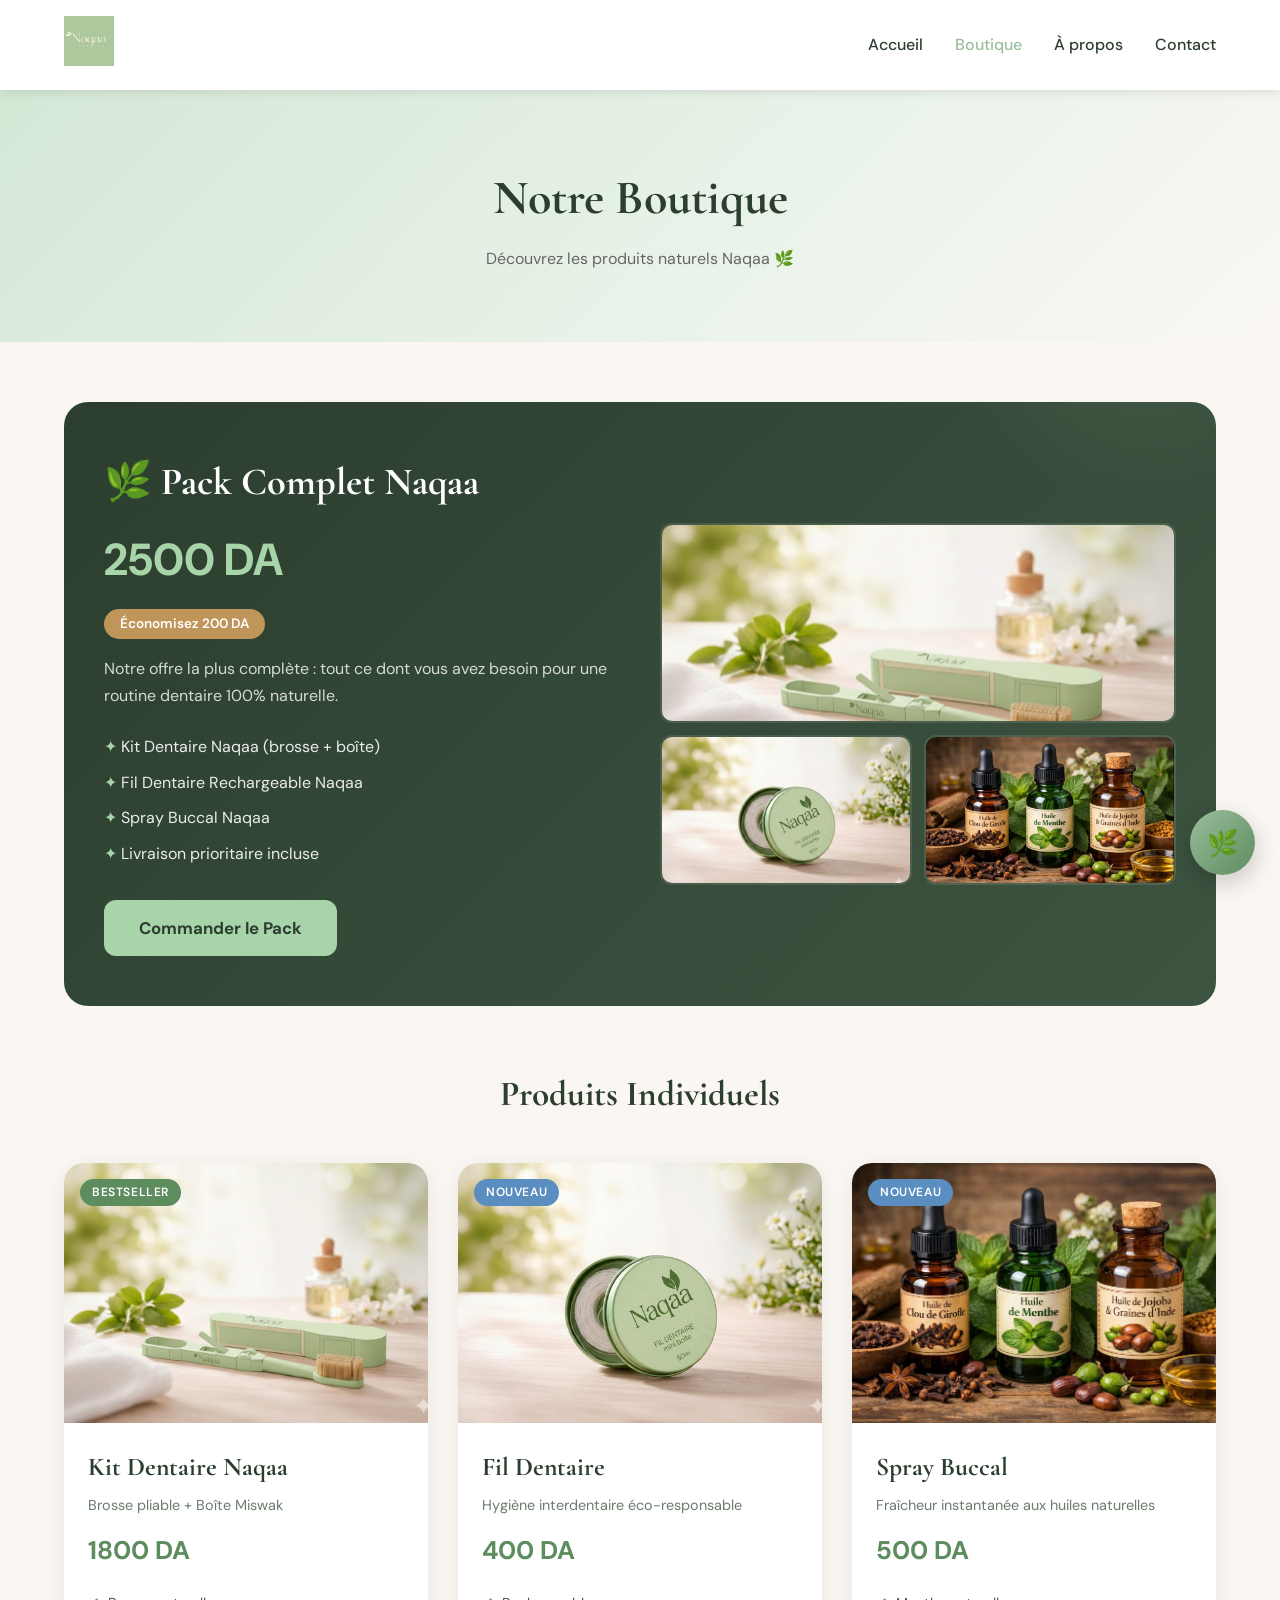
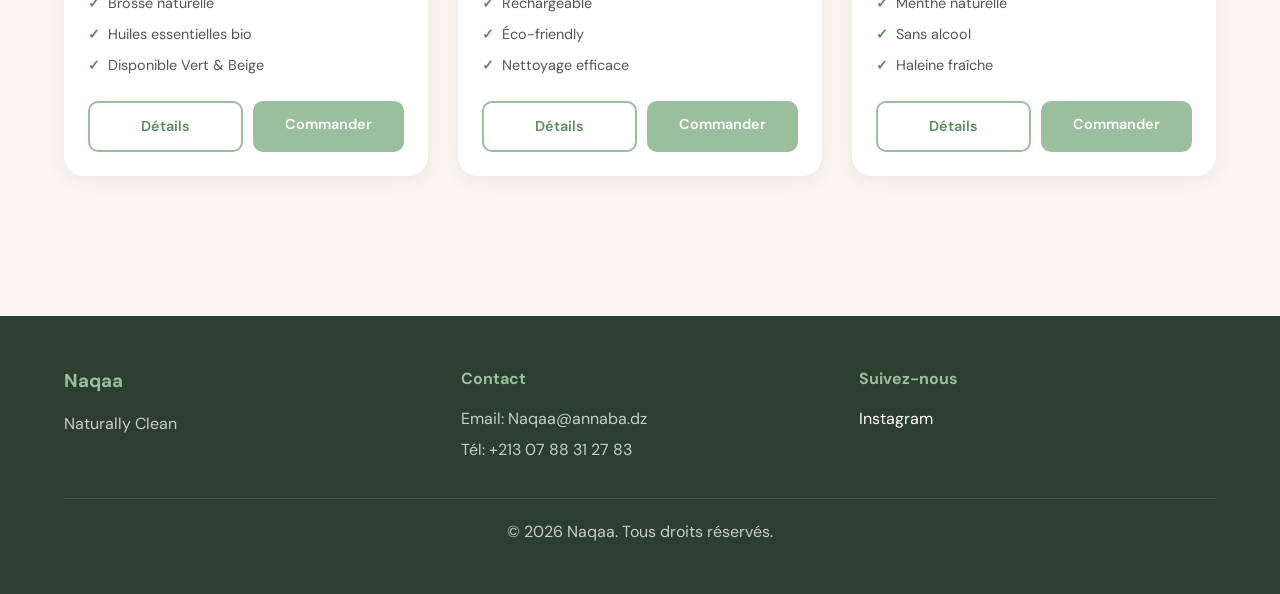
==== commit ce9cf724: "Update boutique.html" ====
--- a/boutique.html
+++ b/boutique.html
@@ -1,689 +1,869 @@
 <!DOCTYPE html>
 <html lang="fr">
 <head>
-    <meta charset="UTF-8">
-    <meta name="viewport" content="width=device-width, initial-scale=1.0">
-    <title>Boutique - Naqaa</title>
-    <link rel="stylesheet" href="style.css">
-    <style>
-        @import url('https://fonts.googleapis.com/css2?family=Cormorant+Garamond:wght@400;600&family=DM+Sans:wght@300;400;500&display=swap');
-
-        :root {
-            --sage: #9BBE9C;
-            --sage-dark: #5D8C5F;
-            --sage-light: #D4E7D5;
-            --cream: #FAF7F2;
-            --text: #2C3E2F;
-        }
-
-        body { font-family: 'DM Sans', sans-serif; background: var(--cream); }
-
-        /* ---- SHOP HERO ---- */
-        .shop-hero {
-            background: linear-gradient(135deg, #D4E7D5 0%, #EAF3EA 60%, #FAF7F2 100%);
-            padding: 60px 5% 40px;
-            text-align: center;
-        }
-        .shop-hero h1 {
-            font-family: 'Cormorant Garamond', serif;
-            font-size: 3rem;
-            color: var(--text);
-            margin-bottom: 10px;
-        }
-        .shop-hero p { color: #6B7B6D; font-size: 1.1rem; }
-
-        /* ---- PRODUCTS GRID ---- */
-        .products-section {
-            padding: 60px 5%;
-            max-width: 1300px;
-            margin: 0 auto;
-        }
-        .products-section h2 {
-            font-family: 'Cormorant Garamond', serif;
-            font-size: 2.2rem;
-            color: var(--text);
-            margin-bottom: 40px;
-            text-align: center;
-        }
-
-        .products-grid {
-            display: grid;
-            grid-template-columns: repeat(auto-fit, minmax(320px, 1fr));
-            gap: 30px;
-            margin-bottom: 80px;
-        }
-
-        .product-card {
-            background: white;
-            border-radius: 20px;
-            overflow: hidden;
-            box-shadow: 0 4px 20px rgba(0,0,0,0.07);
-            transition: transform 0.3s, box-shadow 0.3s;
-            position: relative;
-        }
-        .product-card:hover {
-            transform: translateY(-8px);
-            box-shadow: 0 12px 40px rgba(0,0,0,0.12);
-        }
-        .product-card .badge {
-            position: absolute;
-            top: 16px;
-            left: 16px;
-            background: var(--sage-dark);
-            color: white;
-            font-size: 0.75rem;
-            font-weight: 600;
-            padding: 4px 12px;
-            border-radius: 20px;
-            letter-spacing: 0.05em;
-            text-transform: uppercase;
-            z-index: 2;
-        }
-        .product-card .badge.pack { background: #C0955A; }
-        .product-card .badge.new { background: #5a8dc0; }
-
-        .card-image {
-            height: 260px;
-            overflow: hidden;
-            background: #f0f5f0;
-        }
-        .card-image img {
-            width: 100%;
-            height: 100%;
-            object-fit: cover;
-            transition: transform 0.5s;
-        }
-        .product-card:hover .card-image img { transform: scale(1.05); }
-
-        .card-body {
-            padding: 24px;
-        }
-        .card-body h3 {
-            font-family: 'Cormorant Garamond', serif;
-            font-size: 1.6rem;
-            color: var(--text);
-            margin-bottom: 6px;
-        }
-        .card-body .tagline {
-            color: #6B7B6D;
-            font-size: 0.9rem;
-            margin-bottom: 14px;
-        }
-        .card-body .price-tag {
-            font-size: 1.6rem;
-            font-weight: 700;
-            color: var(--sage-dark);
-            margin-bottom: 16px;
-        }
-        .card-body .mini-features {
-            list-style: none;
-            margin-bottom: 20px;
-        }
-        .card-body .mini-features li {
-            padding: 4px 0;
-            color: #555;
-            font-size: 0.9rem;
-            display: flex;
-            align-items: center;
-            gap: 8px;
-        }
-        .card-body .mini-features li::before {
-            content: '✓';
-            color: var(--sage-dark);
-            font-weight: 700;
-        }
-
-        .card-actions {
-            display: flex;
-            gap: 10px;
-        }
-        .card-actions .btn-detail {
-            flex: 1;
-            padding: 12px;
-            background: transparent;
-            border: 2px solid var(--sage);
-            color: var(--sage-dark);
-            border-radius: 10px;
-            font-weight: 600;
-            cursor: pointer;
-            text-align: center;
-            text-decoration: none;
-            transition: all 0.3s;
-            font-size: 0.9rem;
-        }
-        .card-actions .btn-detail:hover {
-            background: var(--sage-light);
-        }
-        .card-actions .btn-order {
-            flex: 1;
-            padding: 12px;
-            background: var(--sage);
-            color: white;
-            border: none;
-            border-radius: 10px;
-            font-weight: 600;
-            cursor: pointer;
-            text-align: center;
-            text-decoration: none;
-            transition: all 0.3s;
-            font-size: 0.9rem;
-        }
-        .card-actions .btn-order:hover {
-            background: var(--sage-dark);
-        }
-
-        /* ---- PACK HERO ---- */
-        .pack-hero {
-            background: linear-gradient(135deg, #2C3E2F 0%, #3d5440 100%);
-            border-radius: 24px;
-            padding: 50px 40px;
-            display: grid;
-            grid-template-columns: 1fr 1fr;
-            gap: 40px;
-            align-items: center;
-            margin-bottom: 60px;
-            color: white;
-            position: relative;
-            overflow: hidden;
-        }
-        .pack-hero::before {
-            content: '';
-            position: absolute;
-            top: -50%;
-            right: -10%;
-            width: 400px;
-            height: 400px;
-            background: radial-gradient(circle, rgba(155,190,156,0.15) 0%, transparent 70%);
-            border-radius: 50%;
-        }
-        .pack-hero h2 {
-            font-family: 'Cormorant Garamond', serif;
-            font-size: 2.4rem;
-            margin-bottom: 10px;
-        }
-        .pack-hero .pack-price {
-            font-size: 2.8rem;
-            font-weight: 700;
-            color: #a8d4a9;
-            margin: 12px 0;
-        }
-        .pack-hero .pack-saving {
-            background: #C0955A;
-            display: inline-block;
-            padding: 4px 16px;
-            border-radius: 20px;
-            font-size: 0.85rem;
-            font-weight: 600;
-            margin-bottom: 16px;
-        }
-        .pack-hero p { color: rgba(255,255,255,0.8); margin-bottom: 20px; line-height: 1.7; }
-        .pack-hero ul { list-style: none; margin-bottom: 28px; }
-        .pack-hero ul li { padding: 5px 0; color: rgba(255,255,255,0.9); }
-        .pack-hero ul li::before { content: '✦ '; color: #a8d4a9; }
-        .pack-hero .btn-pack {
-            display: inline-block;
-            background: #a8d4a9;
-            color: #2C3E2F;
-            padding: 15px 35px;
-            border-radius: 12px;
-            font-weight: 700;
-            text-decoration: none;
-            font-size: 1.05rem;
-            transition: all 0.3s;
-        }
-        .pack-hero .btn-pack:hover {
-            background: white;
-            transform: translateY(-2px);
-        }
-        .pack-images {
-            display: grid;
-            grid-template-columns: 1fr 1fr;
-            gap: 12px;
-        }
-        .pack-images img {
-            width: 100%;
-            height: 150px;
-            object-fit: cover;
-            border-radius: 12px;
-            border: 2px solid rgba(255,255,255,0.1);
-        }
-        .pack-images img:first-child {
-            grid-column: span 2;
-            height: 200px;
-        }
-
-        /* ---- AI ASSISTANT ---- */
-        .ai-assistant-btn {
-            position: fixed;
-            bottom: 30px;
-            right: 30px;
-            width: 62px;
-            height: 62px;
-            background: linear-gradient(135deg, var(--sage) 0%, var(--sage-dark) 100%);
-            color: white;
-            border: none;
-            border-radius: 50%;
-            font-size: 1.6rem;
-            cursor: pointer;
-            box-shadow: 0 6px 25px rgba(93,140,95,0.4);
-            z-index: 999;
-            transition: all 0.3s;
-            display: flex;
-            align-items: center;
-            justify-content: center;
-        }
-        .ai-assistant-btn:hover { transform: scale(1.1); }
-        .ai-assistant-btn .pulse {
-            position: absolute;
-            top: -2px;
-            right: -2px;
-            width: 16px;
-            height: 16px;
-            background: #C0955A;
-            border-radius: 50%;
-            border: 2px solid white;
-        }
-
-        .ai-chat-panel {
-            position: fixed;
-            bottom: 110px;
-            right: 30px;
-            width: 370px;
-            max-height: 520px;
-            background: white;
-            border-radius: 20px;
-            box-shadow: 0 20px 60px rgba(0,0,0,0.15);
-            z-index: 998;
-            display: none;
-            flex-direction: column;
-            overflow: hidden;
-        }
-        .ai-chat-panel.open { display: flex; }
-
-        .chat-header {
-            background: linear-gradient(135deg, var(--sage), var(--sage-dark));
-            color: white;
-            padding: 16px 20px;
-            display: flex;
-            align-items: center;
-            gap: 12px;
-        }
-        .chat-header .avatar {
-            width: 38px;
-            height: 38px;
-            background: rgba(255,255,255,0.2);
-            border-radius: 50%;
-            display: flex;
-            align-items: center;
-            justify-content: center;
-            font-size: 1.2rem;
-        }
-        .chat-header .info h4 { margin: 0; font-size: 0.95rem; }
-        .chat-header .info p { margin: 0; font-size: 0.78rem; opacity: 0.8; }
-        .chat-header .close-chat {
-            margin-left: auto;
-            background: none;
-            border: none;
-            color: white;
-            font-size: 1.3rem;
-            cursor: pointer;
-            opacity: 0.8;
-        }
-        .chat-header .close-chat:hover { opacity: 1; }
-
-        .chat-messages {
-            flex: 1;
-            overflow-y: auto;
-            padding: 16px;
-            display: flex;
-            flex-direction: column;
-            gap: 12px;
-            min-height: 250px;
-        }
-        .msg {
-            max-width: 85%;
-            padding: 10px 14px;
-            border-radius: 14px;
-            font-size: 0.88rem;
-            line-height: 1.5;
-        }
-        .msg.bot {
-            background: #f0f5f0;
-            color: var(--text);
-            border-bottom-left-radius: 4px;
-            align-self: flex-start;
-        }
-        .msg.user {
-            background: var(--sage);
-            color: white;
-            border-bottom-right-radius: 4px;
-            align-self: flex-end;
-        }
-        .msg.loading { opacity: 0.6; font-style: italic; }
-
-        .quick-replies {
-            display: flex;
-            flex-wrap: wrap;
-            gap: 6px;
-            padding: 0 16px 12px;
-        }
-        .quick-reply {
-            background: var(--sage-light);
-            color: var(--sage-dark);
-            border: none;
-            padding: 6px 12px;
-            border-radius: 20px;
-            font-size: 0.8rem;
-            cursor: pointer;
-            transition: all 0.2s;
-            font-weight: 500;
-        }
-        .quick-reply:hover {
-            background: var(--sage);
-            color: white;
-        }
-
-        .chat-input-row {
-            display: flex;
-            gap: 8px;
-            padding: 12px 16px;
-            border-top: 1px solid #f0f0f0;
-        }
-        .chat-input-row input {
-            flex: 1;
-            padding: 10px 14px;
-            border: 2px solid #e8e8e8;
-            border-radius: 10px;
-            font-size: 0.88rem;
-            outline: none;
-            transition: border 0.2s;
-        }
-        .chat-input-row input:focus { border-color: var(--sage); }
-        .chat-input-row button {
-            background: var(--sage);
-            color: white;
-            border: none;
-            padding: 10px 16px;
-            border-radius: 10px;
-            cursor: pointer;
-            font-size: 1rem;
-            transition: background 0.2s;
-        }
-        .chat-input-row button:hover { background: var(--sage-dark); }
-
-        @media (max-width: 768px) {
-            .pack-hero { grid-template-columns: 1fr; }
-            .pack-images { display: none; }
-            .ai-chat-panel { width: calc(100vw - 30px); right: 15px; }
-        }
-    </style>
+<meta charset="UTF-8">
+<meta name="viewport" content="width=device-width, initial-scale=1.0">
+
+<title>Boutique - Naqaa</title>
+
+<link rel="stylesheet" href="style.css">
+
+<style>
+
+@import url('https://fonts.googleapis.com/css2?family=Cormorant+Garamond:wght@400;600&family=DM+Sans:wght@300;400;500&display=swap');
+
+:root{
+    --sage:#9BBE9C;
+    --sage-dark:#5D8C5F;
+    --sage-light:#D4E7D5;
+    --cream:#FAF7F2;
+    --text:#2C3E2F;
+    --gold:#C0955A;
+}
+
+*{
+    margin:0;
+    padding:0;
+    box-sizing:border-box;
+}
+
+body{
+    font-family:'DM Sans',sans-serif;
+    background:var(--cream);
+    color:var(--text);
+}
+
+/* ── HERO ── */
+
+.shop-hero{
+    background:linear-gradient(135deg,#D4E7D5 0%,#EAF3EA 60%,#FAF7F2 100%);
+    padding:70px 5%;
+    text-align:center;
+}
+
+.shop-hero h1{
+    font-size:3rem;
+    margin-bottom:10px;
+    font-family:'Cormorant Garamond',serif;
+}
+
+.shop-hero p{
+    color:#666;
+}
+
+/* ── PRODUCTS ── */
+
+.products-section{
+    padding:60px 5%;
+    max-width:1300px;
+    margin:auto;
+}
+
+.products-section > h2{
+    font-family:'Cormorant Garamond',serif;
+    font-size:2.2rem;
+    color:var(--text);
+    margin-bottom:40px;
+    text-align:center;
+}
+
+/* ── PACK HERO ── */
+
+.pack-hero{
+    background:linear-gradient(135deg,#2C3E2F 0%,#3d5440 100%);
+    border-radius:24px;
+    padding:50px 40px;
+    display:grid;
+    grid-template-columns:1fr 1fr;
+    gap:40px;
+    align-items:center;
+    margin-bottom:60px;
+    color:white;
+    position:relative;
+    overflow:hidden;
+}
+
+.pack-hero::before{
+    content:'';
+    position:absolute;
+    top:-50%;
+    right:-10%;
+    width:400px;
+    height:400px;
+    background:radial-gradient(circle,rgba(155,190,156,0.15) 0%,transparent 70%);
+    border-radius:50%;
+}
+
+.pack-hero h2{
+    font-family:'Cormorant Garamond',serif;
+    font-size:2.4rem;
+    margin-bottom:10px;
+}
+
+.pack-hero .pack-price{
+    font-size:2.8rem;
+    font-weight:700;
+    color:#a8d4a9;
+    margin:12px 0;
+}
+
+.pack-hero .pack-saving{
+    background:var(--gold);
+    display:inline-block;
+    padding:4px 16px;
+    border-radius:20px;
+    font-size:0.85rem;
+    font-weight:600;
+    margin-bottom:16px;
+}
+
+.pack-hero p{
+    color:rgba(255,255,255,0.8);
+    margin-bottom:20px;
+    line-height:1.7;
+}
+
+.pack-hero ul{
+    list-style:none;
+    margin-bottom:28px;
+}
+
+.pack-hero ul li{
+    padding:5px 0;
+    color:rgba(255,255,255,0.9);
+}
+
+.pack-hero ul li::before{
+    content:'✦ ';
+    color:#a8d4a9;
+}
+
+.pack-hero .btn-pack{
+    display:inline-block;
+    background:#a8d4a9;
+    color:#2C3E2F;
+    padding:15px 35px;
+    border-radius:12px;
+    font-weight:700;
+    text-decoration:none;
+    font-size:1.05rem;
+    transition:all 0.3s;
+}
+
+.pack-hero .btn-pack:hover{
+    background:white;
+    transform:translateY(-2px);
+}
+
+.pack-images{
+    display:grid;
+    grid-template-columns:1fr 1fr;
+    gap:12px;
+}
+
+.pack-images img{
+    width:100%;
+    height:150px;
+    object-fit:cover;
+    border-radius:12px;
+    border:2px solid rgba(255,255,255,0.1);
+}
+
+.pack-images img:first-child{
+    grid-column:span 2;
+    height:200px;
+}
+
+/* ── PRODUCTS GRID ── */
+
+.products-grid{
+    display:grid;
+    grid-template-columns:repeat(auto-fit,minmax(320px,1fr));
+    gap:30px;
+    margin-bottom:80px;
+}
+
+.product-card{
+    background:white;
+    border-radius:20px;
+    overflow:hidden;
+    box-shadow:0 4px 20px rgba(0,0,0,0.07);
+    transition:transform 0.3s,box-shadow 0.3s;
+    position:relative;
+}
+
+.product-card:hover{
+    transform:translateY(-8px);
+    box-shadow:0 12px 40px rgba(0,0,0,0.12);
+}
+
+.product-card .badge{
+    position:absolute;
+    top:16px;
+    left:16px;
+    background:var(--sage-dark);
+    color:white;
+    font-size:0.75rem;
+    font-weight:600;
+    padding:4px 12px;
+    border-radius:20px;
+    letter-spacing:0.05em;
+    text-transform:uppercase;
+    z-index:2;
+}
+
+.product-card .badge.new{
+    background:#5a8dc0;
+}
+
+.card-image{
+    height:260px;
+    overflow:hidden;
+    background:#f0f5f0;
+}
+
+.card-image img{
+    width:100%;
+    height:100%;
+    object-fit:cover;
+    transition:transform 0.5s;
+}
+
+.product-card:hover .card-image img{
+    transform:scale(1.05);
+}
+
+.card-body{
+    padding:24px;
+}
+
+.card-body h3{
+    font-family:'Cormorant Garamond',serif;
+    font-size:1.6rem;
+    color:var(--text);
+    margin-bottom:6px;
+}
+
+.card-body .tagline{
+    color:#6B7B6D;
+    font-size:0.9rem;
+    margin-bottom:14px;
+}
+
+.card-body .price-tag{
+    font-size:1.6rem;
+    font-weight:700;
+    color:var(--sage-dark);
+    margin-bottom:16px;
+}
+
+.mini-features{
+    list-style:none;
+    margin-bottom:20px;
+}
+
+.mini-features li{
+    padding:4px 0;
+    color:#555;
+    font-size:0.9rem;
+    display:flex;
+    align-items:center;
+    gap:8px;
+}
+
+.mini-features li::before{
+    content:'✓';
+    color:var(--sage-dark);
+    font-weight:700;
+}
+
+.card-actions{
+    display:flex;
+    gap:10px;
+}
+
+.btn-detail,
+.btn-order{
+    flex:1;
+    text-align:center;
+    padding:12px;
+    border-radius:10px;
+    text-decoration:none;
+    font-weight:600;
+    transition:0.3s;
+    font-size:0.9rem;
+    display:block;
+}
+
+.btn-detail{
+    border:2px solid var(--sage);
+    color:var(--sage-dark);
+    background:transparent;
+}
+
+.btn-detail:hover{
+    background:var(--sage-light);
+}
+
+.btn-order{
+    background:var(--sage);
+    color:white;
+    border:none;
+}
+
+.btn-order:hover{
+    background:var(--sage-dark);
+}
+
+/* ── CHAT BUTTON ── */
+
+.ai-assistant-btn{
+    position:fixed;
+    bottom:25px;
+    right:25px;
+    width:65px;
+    height:65px;
+    border:none;
+    border-radius:50%;
+    background:linear-gradient(135deg,var(--sage),var(--sage-dark));
+    color:white;
+    font-size:1.6rem;
+    cursor:pointer;
+    z-index:99999;
+    box-shadow:0 8px 25px rgba(0,0,0,0.2);
+}
+
+/* ── CHAT PANEL ── */
+
+.ai-chat-panel{
+    position:fixed;
+    bottom:100px;
+    right:25px;
+    width:370px;
+    height:550px;
+    background:white;
+    border-radius:20px;
+    overflow:hidden;
+    display:none;
+    flex-direction:column;
+    z-index:99999;
+    box-shadow:0 20px 50px rgba(0,0,0,0.15);
+}
+
+.ai-chat-panel.open{
+    display:flex;
+}
+
+.chat-header{
+    background:linear-gradient(135deg,var(--sage),var(--sage-dark));
+    color:white;
+    padding:16px;
+    display:flex;
+    justify-content:space-between;
+    align-items:center;
+}
+
+.chat-header h4{
+    margin-bottom:4px;
+}
+
+.close-chat{
+    background:none;
+    border:none;
+    color:white;
+    font-size:1.2rem;
+    cursor:pointer;
+}
+
+.chat-messages{
+    flex:1;
+    overflow-y:auto;
+    padding:15px;
+    display:flex;
+    flex-direction:column;
+    gap:12px;
+    background:#fafafa;
+}
+
+.msg{
+    padding:12px 14px;
+    border-radius:14px;
+    max-width:85%;
+    line-height:1.5;
+    font-size:0.92rem;
+}
+
+.msg.user{
+    background:var(--sage);
+    color:white;
+    align-self:flex-end;
+}
+
+.msg.bot{
+    background:#eef5ee;
+    color:#333;
+    align-self:flex-start;
+}
+
+.quick-replies{
+    display:flex;
+    flex-wrap:wrap;
+    gap:8px;
+    padding:12px;
+}
+
+.quick-reply{
+    border:none;
+    background:var(--sage-light);
+    padding:8px 12px;
+    border-radius:20px;
+    cursor:pointer;
+    color:var(--sage-dark);
+    font-size:0.8rem;
+    transition:all 0.2s;
+    font-weight:500;
+}
+
+.quick-reply:hover{
+    background:var(--sage);
+    color:white;
+}
+
+.chat-input-row{
+    display:flex;
+    gap:10px;
+    padding:15px;
+    border-top:1px solid #eee;
+    background:white;
+}
+
+.chat-input-row input{
+    flex:1;
+    padding:12px;
+    border-radius:10px;
+    border:1px solid #ddd;
+    outline:none;
+}
+
+.chat-input-row button{
+    border:none;
+    background:var(--sage);
+    color:white;
+    padding:12px 18px;
+    border-radius:10px;
+    cursor:pointer;
+}
+
+.msg form{
+    margin-top:10px;
+}
+
+.msg form input,
+.msg form select{
+    width:100%;
+    padding:10px;
+    margin-bottom:8px;
+    border-radius:8px;
+    border:1px solid #ccc;
+}
+
+.msg form button{
+    width:100%;
+    padding:12px;
+    background:#5D8C5F;
+    color:white;
+    border:none;
+    border-radius:10px;
+    cursor:pointer;
+    font-weight:bold;
+}
+
+/* ── MOBILE ── */
+
+@media(max-width:768px){
+    .pack-hero{ grid-template-columns:1fr; padding:35px 24px; }
+    .pack-images{ display:none; }
+    .ai-chat-panel{ width:calc(100vw - 30px); right:15px; }
+    .shop-hero h1{ font-size:2.2rem; }
+}
+
+</style>
 </head>
+
 <body>
-    <!-- Header -->
-    <header>
-        <nav class="navbar">
-            <div class="logo"><img src="1.png" alt="Naqaa Logo"></div>
-            <ul class="nav-links">
-                <li><a href="index.html">Accueil</a></li>
-                <li><a href="boutique.html" class="active">Boutique</a></li>
-                <li><a href="index.html#about">À propos</a></li>
-                <li><a href="index.html#contact">Contact</a></li>
+
+<!-- NAVBAR -->
+<header>
+    <nav class="navbar">
+        <div class="logo"><img src="1.png" alt="Naqaa Logo"></div>
+        <ul class="nav-links">
+            <li><a href="index.html">Accueil</a></li>
+            <li><a href="boutique.html" class="active">Boutique</a></li>
+            <li><a href="index.html#about">À propos</a></li>
+            <li><a href="index.html#contact">Contact</a></li>
+        </ul>
+    </nav>
+</header>
+
+<!-- HERO -->
+
+<div class="shop-hero">
+    <h1>Notre Boutique</h1>
+    <p>Découvrez les produits naturels Naqaa 🌿</p>
+</div>
+
+<!-- PRODUCTS -->
+
+<div class="products-section">
+
+    <!-- PACK COMPLET -->
+    <div class="pack-hero">
+        <div>
+            <h2>🌿 Pack Complet Naqaa</h2>
+            <div class="pack-price">2500 DA</div>
+            <span class="pack-saving">Économisez 200 DA</span>
+            <p>Notre offre la plus complète : tout ce dont vous avez besoin pour une routine dentaire 100% naturelle.</p>
+            <ul>
+                <li>Kit Dentaire Naqaa (brosse + boîte)</li>
+                <li>Fil Dentaire Rechargeable Naqaa</li>
+                <li>Spray Buccal Naqaa</li>
+                <li>Livraison prioritaire incluse</li>
             </ul>
-        </nav>
-    </header>
-
-    <!-- Hero -->
-    <div class="shop-hero">
-        <h1>Notre Boutique</h1>
-        <p>Hygiène bucco-dentaire naturelle — inspirée du Miswak, formulée pour aujourd'hui</p>
+            <a href="commande.html?product=pack" class="btn-pack">Commander le Pack</a>
+        </div>
+        <div class="pack-images">
+            <img src="vert.jpeg" alt="Kit Naqaa">
+            <img src="Fil.PNG" alt="Fil dentaire">
+            <img src="Huilles.jpeg" alt="Spray">
+        </div>
     </div>
 
-    <div class="products-section">
-
-        <!-- PACK PROMO -->
-        <div class="pack-hero">
-            <div>
-                <h2>🌿 Pack Complet Naqaa</h2>
-                <div class="pack-price">2500 DA</div>
-                <span class="pack-saving">Économisez 200 DA</span>
-                <p>Notre offre la plus complète : tout ce dont vous avez besoin pour une routine dentaire 100% naturelle.</p>
-                <ul>
-                    <li>Kit Dentaire Naqaa (brosse + boîte)</li>
-                    <li>Fil Dentaire Rechargeable Naqaa</li>
-                    <li>Spray Buccal Naqaa</li>
-                    <li>Livraison prioritaire incluse</li>
+    <!-- PRODUITS INDIVIDUELS -->
+    <h2>Produits Individuels</h2>
+    <div class="products-grid">
+
+        <!-- KIT -->
+        <div class="product-card">
+            <span class="badge">Bestseller</span>
+            <div class="card-image">
+                <img src="vert.jpeg" alt="Kit Dentaire Naqaa">
+            </div>
+            <div class="card-body">
+                <h3>Kit Dentaire Naqaa</h3>
+                <p class="tagline">Brosse pliable + Boîte Miswak</p>
+                <div class="price-tag">1800 DA</div>
+                <ul class="mini-features">
+                    <li>Brosse naturelle</li>
+                    <li>Huiles essentielles bio</li>
+                    <li>Disponible Vert & Beige</li>
                 </ul>
-                <a href="commande.html?product=pack" class="btn-pack">Commander le Pack</a>
-            </div>
-            <div class="pack-images">
-                <img src="vert.jpeg" alt="Kit Naqaa">
-                <img src="blue.png" alt="Fil dentaire">
-                <img src="beige.png" alt="Spray">
-            </div>
-        </div>
-
-        <!-- PRODUITS INDIVIDUELS -->
-        <h2>Produits Individuels</h2>
-        <div class="products-grid">
-
-            <!-- Produit 1 : Kit Dentaire -->
-            <div class="product-card">
-                <span class="badge">Bestseller</span>
-                <div class="card-image">
-                    <img src="vert.jpeg" alt="Kit Dentaire Naqaa">
-                </div>
-                <div class="card-body">
-                    <h3>Kit Dentaire Naqaa</h3>
-                    <p class="tagline">Brosse pliable + Boîte Miswak</p>
-                    <div class="price-tag">1800 DA</div>
-                    <ul class="mini-features">
-                        <li>Brosse à dents pliable naturelle</li>
-                        <li>Silice noire purifiante</li>
-                        <li>Huiles essentielles bio</li>
-                        <li>2 coloris : Vert & Beige</li>
-                    </ul>
-                    <div class="card-actions">
-                        <a href="boutique-detail.html" class="btn-detail">Détails</a>
-                        <a href="commande.html?product=kit" class="btn-order">Commander</a>
-                    </div>
+                <div class="card-actions">
+                    <a href="boutique-detail.html" class="btn-detail">Détails</a>
+                    <a href="commande.html?product=kit" class="btn-order">Commander</a>
                 </div>
             </div>
-
-            <!-- Produit 2 : Fil Dentaire -->
-            <div class="product-card">
-                <span class="badge new">Nouveau</span>
-                <div class="card-image">
-                    <img src="Fil.PNG" alt="Fil Dentaire Rechargeable Naqaa">
-                </div>
-                <div class="card-body">
-                    <h3>Fil Dentaire Rechargeable</h3>
-                    <p class="tagline">Hygiène interdentaire éco-responsable</p>
-                    <div class="price-tag">400 DA</div>
-                    <ul class="mini-features">
-                        <li>Boîtier rechargeable réutilisable</li>
-                        <li>Fil haute résistance</li>
-                        <li>Réduit les déchets plastique</li>
-                        <li>Idéal pour l'interdentaire</li>
-                    </ul>
-                    <div class="card-actions">
-                        <a href="#" class="btn-detail" onclick="showProductModal('fil')">Détails</a>
-                        <a href="commande.html?product=fil" class="btn-order">Commander</a>
-                    </div>
+        </div>
+
+        <!-- FIL -->
+        <div class="product-card">
+            <span class="badge new">Nouveau</span>
+            <div class="card-image">
+                <img src="Fil.PNG" alt="Fil Dentaire Rechargeable Naqaa">
+            </div>
+            <div class="card-body">
+                <h3>Fil Dentaire</h3>
+                <p class="tagline">Hygiène interdentaire éco-responsable</p>
+                <div class="price-tag">400 DA</div>
+                <ul class="mini-features">
+                    <li>Rechargeable</li>
+                    <li>Éco-friendly</li>
+                    <li>Nettoyage efficace</li>
+                </ul>
+                <div class="card-actions">
+                    <a href="#" class="btn-detail">Détails</a>
+                    <a href="commande.html?product=fil" class="btn-order">Commander</a>
                 </div>
             </div>
-
-            <!-- Produit 3 : Spray Naqaa -->
-            <div class="product-card">
-                <span class="badge new">Nouveau</span>
-                <div class="card-image">
-                    <img src="Huilles.jpeg" alt="Spray Buccal Naqaa">
-                </div>
-                <div class="card-body">
-                    <h3>Spray Buccal Naqaa</h3>
-                    <p class="tagline">Fraîcheur instantanée aux huiles naturelles</p>
-                    <div class="price-tag">500 DA</div>
-                    <ul class="mini-features">
-                        <li>Huile de menthe & clou de girofle</li>
-                        <li>Antibactérien naturel</li>
-                        <li>Format pocket — partout avec vous</li>
-                        <li>Sans alcool, sans fluor</li>
-                    </ul>
-                    <div class="card-actions">
-                        <a href="#" class="btn-detail" onclick="showProductModal('spray')">Détails</a>
-                        <a href="commande.html?product=spray" class="btn-order">Commander</a>
-                    </div>
+        </div>
+
+        <!-- SPRAY -->
+        <div class="product-card">
+            <span class="badge new">Nouveau</span>
+            <div class="card-image">
+                <img src="Huilles.jpeg" alt="Spray Buccal Naqaa">
+            </div>
+            <div class="card-body">
+                <h3>Spray Buccal</h3>
+                <p class="tagline">Fraîcheur instantanée aux huiles naturelles</p>
+                <div class="price-tag">500 DA</div>
+                <ul class="mini-features">
+                    <li>Menthe naturelle</li>
+                    <li>Sans alcool</li>
+                    <li>Haleine fraîche</li>
+                </ul>
+                <div class="card-actions">
+                    <a href="#" class="btn-detail">Détails</a>
+                    <a href="commande.html?product=spray" class="btn-order">Commander</a>
                 </div>
             </div>
-
-        </div>
+        </div>
+
     </div>
-
-    <!-- Footer -->
-    <footer id="contact">
-        <div class="footer-content">
-            <div class="footer-section">
-                <h3>Naqaa</h3>
-                <p>Naturally Clean</p>
+</div>
+
+<!-- FOOTER -->
+<footer id="contact">
+    <div class="footer-content">
+        <div class="footer-section">
+            <h3>Naqaa</h3>
+            <p>Naturally Clean</p>
+        </div>
+        <div class="footer-section">
+            <h4>Contact</h4>
+            <p>Email: Naqaa@annaba.dz</p>
+            <p>Tél: +213 07 88 31 27 83</p>
+        </div>
+        <div class="footer-section">
+            <h4>Suivez-nous</h4>
+            <div class="social-links">
+                <a href="https://www.instagram.com/naqaa.natural?igsh=b3JldDk3dGt3cW1y&utm_source=qr">Instagram</a>
             </div>
-            <div class="footer-section">
-                <h4>Contact</h4>
-                <p>Email: Naqaa@annaba.dz</p>
-                <p>Tél: +213 07 88 31 27 83</p>
-            </div>
-            <div class="footer-section">
-                <h4>Suivez-nous</h4>
-                <div class="social-links">
-                    <a href="https://www.instagram.com/naqaa.natural?igsh=b3JldDk3dGt3cW1y&utm_source=qr">Instagram</a>
-                </div>
-            </div>
-        </div>
-        <p class="copyright">© 2026 Naqaa. Tous droits réservés.</p>
-    </footer>
-
-    <!-- AI Assistant Button -->
-    <button class="ai-assistant-btn" onclick="toggleChat()" title="Assistant Naqaa IA">
-        🌿
-        <span class="pulse"></span>
-    </button>
-
-    <!-- AI Chat Panel -->
-    <div class="ai-chat-panel" id="chatPanel">
-        <div class="chat-header">
-            <div class="avatar">🌿</div>
-            <div class="info">
-                <h4>Conseillère Naqaa</h4>
-                <p>Propulsée par l'IA • En ligne</p>
-            </div>
-            <button class="close-chat" onclick="toggleChat()">✕</button>
-        </div>
-        <div class="chat-messages" id="chatMessages">
-            <div class="msg bot">Bonjour ! 👋 Je suis votre conseillère beauté naturelle Naqaa. Je peux vous aider à choisir le produit parfait selon vos besoins.</div>
-        </div>
-        <div class="quick-replies" id="quickReplies">
-            <button class="quick-reply" onclick="sendQuick('Quel produit me recommandes-tu ?')">Recommandation</button>
-            <button class="quick-reply" onclick="sendQuick('Quelle est la différence entre les produits ?')">Comparer</button>
-            <button class="quick-reply" onclick="sendQuick('C\'est quoi le pack ?')">Le Pack</button>
-            <button class="quick-reply" onclick="sendQuick('Comment utiliser le kit dentaire ?')">Utilisation</button>
-        </div>
-        <div class="chat-input-row">
-            <input type="text" id="chatInput" placeholder="Posez votre question..." onkeydown="if(event.key==='Enter') sendMessage()">
-            <button onclick="sendMessage()">➤</button>
         </div>
     </div>
-
-    <script>
-        // ---- AI CHAT ----
-        const SYSTEM_PROMPT = `Tu es la conseillère beauté et santé de la marque Naqaa, une marque algérienne de soins bucco-dentaires naturels basée sur le Miswak.
-Tu parles en français, tu es chaleureuse, experte et naturelle.
-
-Catalogue produits :
-1. Kit Dentaire Naqaa — 1800 DA : brosse pliable, silice noire, huiles essentielles (menthe, girofle, jojoba), 2 coloris (vert/beige). Bestseller.
-2. Fil Dentaire Rechargeable Naqaa — 400 DA : boîtier rechargeable réutilisable, éco-responsable, pour l'hygiène interdentaire.
-3. Spray Buccal Naqaa — 500 DA : huile de menthe & clou de girofle, antibactérien, format pocket, sans alcool ni fluor.
-4. Pack Complet Naqaa — 2500 DA : contient les 3 produits ci-dessus (économie de 200 DA), livraison prioritaire incluse.
-
-Conseils de recommandation :
-- Pour un débutant ou cadeau : Kit Dentaire seul
-- Pour une hygiène complète : Pack Complet (meilleur rapport qualité/prix)
-- En complément : Fil Dentaire + Kit
-- Pour les déplacements : Spray Buccal
-- Pour une haleine fraîche en journée : Spray Buccal
-
-Livraison : Domicile 500 DA, Bureau 350 DA. Paiement à la livraison ou carte.
-Ne mentionne jamais de concurrents. Réponds toujours de façon courte et utile (max 3 phrases). Si on te demande de commander, dis que le bouton "Commander" est sur la page.`;
-
-        let chatHistory = [];
-        let chatOpen = false;
-
-        function toggleChat() {
-            chatOpen = !chatOpen;
-            document.getElementById('chatPanel').classList.toggle('open', chatOpen);
-            if (chatOpen) document.getElementById('chatInput').focus();
+    <p class="copyright">© 2026 Naqaa. Tous droits réservés.</p>
+</footer>
+
+<!-- CHAT BUTTON -->
+
+<button
+    type="button"
+    class="ai-assistant-btn"
+    onclick="toggleChat()"
+>
+    🌿
+</button>
+
+<!-- CHAT PANEL -->
+
+<div class="ai-chat-panel" id="chatPanel">
+
+    <div class="chat-header">
+        <div>
+            <h4>Conseillère Naqaa</h4>
+            <p>En ligne</p>
+        </div>
+        <button
+            type="button"
+            class="close-chat"
+            onclick="toggleChat()"
+        >
+            ✕
+        </button>
+    </div>
+
+    <div class="chat-messages" id="chatMessages">
+        <div class="msg bot">
+            🌿 Bonjour ! Je suis la conseillère Naqaa.
+        </div>
+    </div>
+
+    <div class="quick-replies" id="quickReplies">
+        <button type="button" class="quick-reply" onclick="sendQuick('prix')">Prix</button>
+        <button type="button" class="quick-reply" onclick="sendQuick('pack')">Pack</button>
+        <button type="button" class="quick-reply" onclick="sendQuick('livraison')">Livraison</button>
+        <button type="button" class="quick-reply" onclick="sendQuick('commander')">Commander</button>
+    </div>
+
+    <div class="chat-input-row">
+        <input
+            type="text"
+            id="chatInput"
+            placeholder="Posez votre question..."
+        >
+        <button type="button" onclick="sendMessage()">➤</button>
+    </div>
+
+</div>
+
+<!-- SCRIPT -->
+
+<script>
+
+let chatOpen = false;
+
+const chatMessages = document.getElementById("chatMessages");
+const chatInput    = document.getElementById("chatInput");
+
+/* OPEN */
+
+function toggleChat(){
+    chatOpen = !chatOpen;
+    document.getElementById("chatPanel").classList.toggle("open", chatOpen);
+}
+
+/* QUICK */
+
+function sendQuick(text){
+    chatInput.value = text;
+    sendMessage();
+}
+
+/* SOUND */
+
+function playNotification(){
+    const audio = new Audio(
+        "https://cdn.pixabay.com/download/audio/2022/03/15/audio_c8c8a73467.mp3?filename=notification-2-269292.mp3"
+    );
+    audio.volume = 0.4;
+    audio.play();
+}
+
+/* ADD MESSAGE */
+
+function appendMsg(text,type){
+    const div = document.createElement("div");
+    div.className = "msg " + type;
+    div.innerHTML = text;
+    chatMessages.appendChild(div);
+    chatMessages.scrollTop = chatMessages.scrollHeight;
+    localStorage.setItem("naqaa_chat", chatMessages.innerHTML);
+}
+
+/* LOAD */
+
+window.onload = function(){
+    const savedChat = localStorage.getItem("naqaa_chat");
+    if(savedChat){
+        chatMessages.innerHTML = savedChat;
+    }
+    setTimeout(() => {
+        if(!chatOpen){
+            toggleChat();
+            appendMsg(
+                "🌿 Bonjour / مرحباً ! Besoin d'aide pour choisir votre produit Naqaa ?",
+                "bot"
+            );
+            playNotification();
         }
-
-        function sendQuick(text) {
-            document.getElementById('chatInput').value = text;
-            sendMessage();
-        }
-
-        async function sendMessage() {
-            const input = document.getElementById('chatInput');
-            const text = input.value.trim();
-            if (!text) return;
-
-            input.value = '';
-            appendMsg(text, 'user');
-            chatHistory.push({ role: 'user', content: text });
-
-            // hide quick replies after first message
-            document.getElementById('quickReplies').style.display = 'none';
-
-            const loadingEl = appendMsg('...', 'bot loading');
-
-            try {
-                const response = await fetch('https://api.anthropic.com/v1/messages', {
-                    method: 'POST',
-                    headers: { 'Content-Type': 'application/json' },
-                    body: JSON.stringify({
-                        model: 'claude-sonnet-4-20250514',
-                        max_tokens: 1000,
-                        system: SYSTEM_PROMPT,
-                        messages: chatHistory
-                    })
-                });
-
-                const data = await response.json();
-                const reply = data.content?.[0]?.text || "Désolée, je n'ai pas pu répondre. Réessayez.";
-
-                loadingEl.textContent = reply;
-                loadingEl.classList.remove('loading');
-                chatHistory.push({ role: 'assistant', content: reply });
-
-            } catch (err) {
-                loadingEl.textContent = "Connexion impossible. Vérifiez votre réseau.";
-                loadingEl.classList.remove('loading');
-            }
-        }
-
-        function appendMsg(text, type) {
-            const div = document.createElement('div');
-            div.className = 'msg ' + type;
-            div.textContent = text;
-            const msgs = document.getElementById('chatMessages');
-            msgs.appendChild(div);
-            msgs.scrollTop = msgs.scrollHeight;
-            return div;
-        }
-
-        // Product quick modals
-        function showProductModal(type) {
-            const info = {
-                fil: { name: 'Fil Dentaire Rechargeable', price: '400 DA', desc: 'Boîtier rechargeable réutilisable en plastique recyclé. Fil haute résistance pour un nettoyage interdentaire efficace. Contribue à réduire les déchets plastiques. Idéal en complément du Kit Dentaire Naqaa.' },
-                spray: { name: 'Spray Buccal Naqaa', price: '500 DA', desc: "Spray a base d'huile de menthe poivree et d'huile de clou de girofle. Action antibacterienne instantanee, haleine fraiche prolongee. Format mini 30ml pour sac ou poche. Sans alcool, sans fluor, sans conservateurs synthetiques." }
-            };
-            const p = info[type];
-            alert(`${p.name} — ${p.price}\n\n${p.desc}`);
-        }
-    </script>
+    },3000);
+};
+
+/* SEND MESSAGE */
+
+function sendMessage(){
+
+    const text = chatInput.value.trim();
+    if(!text) return;
+
+    appendMsg(text,"user");
+    playNotification();
+    chatInput.value = "";
+    document.getElementById("quickReplies").style.display = "none";
+
+    const userText = text.toLowerCase();
+    let botReply = "";
+
+    /* HELLO */
+    if(
+        userText.includes("bonjour") ||
+        userText.includes("hello") ||
+        userText.includes("salam") ||
+        userText.includes("مرحبا")
+    ){
+        botReply = "🌿 Bonjour / مرحباً ! Comment puis-je vous aider ?";
+    }
+
+    /* PRIX */
+    else if(
+        userText.includes("prix") ||
+        userText.includes("السعر") ||
+        userText.includes("combien")
+    ){
+        botReply = "💰 <b>Nos prix :</b><br><br>🪥 Kit Dentaire : 1800 DA<br>🦷 Fil Dentaire : 400 DA<br>✨ Spray Buccal : 500 DA<br>🌿 Pack Complet : 2500 DA";
+    }
+
+    /* KIT */
+    else if(
+        userText.includes("kit") ||
+        userText.includes("brosse")
+    ){
+        botReply = "🪥 <b>Kit Dentaire Naqaa</b><br>💰 1800 DA<br><br>✔ Brosse naturelle<br>✔ Huiles bio<br>✔ Disponible Vert & Beige";
+    }
+
+    /* FIL */
+    else if(
+        userText.includes("fil")
+    ){
+        botReply = "🦷 <b>Fil Dentaire Rechargeable</b><br>💰 400 DA<br><br>✔ Réutilisable<br>✔ Éco-friendly<br>✔ Nettoyage efficace";
+    }
+
+    /* SPRAY */
+    else if(
+        userText.includes("spray") ||
+        userText.includes("haleine")
+    ){
+        botReply = "✨ <b>Spray Buccal Naqaa</b><br>💰 500 DA<br><br>✔ Menthe naturelle<br>✔ Sans alcool<br>✔ Haleine fraîche";
+    }
+
+    /* PACK */
+    else if(
+        userText.includes("pack")
+    ){
+        botReply = "🌿 <b>Pack Complet Naqaa</b><br>💰 2500 DA<br><br>✔ Kit + Fil + Spray<br>🎁 Économie de 200 DA";
+    }
+
+    /* LIVRAISON */
+    else if(
+        userText.includes("livraison") ||
+        userText.includes("delivery")
+    ){
+        botReply = "🚚 Livraison disponible dans toute l'Algérie.<br><br>🏠 Domicile : 500 DA<br>📦 Bureau : 350 DA";
+    }
+
+    /* COMMANDE */
+    else if(
+        userText.includes("commander") ||
+        userText.includes("commande") ||
+        userText.includes("acheter") ||
+        userText.includes("طلب")
+    ){
+        botReply = `
+        🛒 <b>Commande Rapide</b><br><br>
+        <form action="commande.html" method="GET">
+            <input type="text" name="nom" placeholder="Votre nom" required>
+            <input type="text" name="telephone" placeholder="Téléphone" required>
+            <select name="product">
+                <option>Kit Dentaire</option>
+                <option>Fil Dentaire</option>
+                <option>Spray Buccal</option>
+                <option>Pack Complet</option>
+            </select>
+            <button type="submit">Commander 🌿</button>
+        </form>
+        `;
+    }
+
+    /* DEFAULT */
+    else{
+        botReply = "🌿 Je peux vous aider concernant :<br><br>🪥 Les produits<br>💰 Les prix<br>🚚 Livraison<br>🛒 Commandes";
+    }
+
+    setTimeout(() => {
+        appendMsg(botReply,"bot");
+        playNotification();
+    },500);
+
+}
+
+/* ENTER */
+
+chatInput.addEventListener("keydown",function(event){
+    if(event.key === "Enter"){
+        sendMessage();
+    }
+});
+
+</script>
+
 </body>
-</html>+</html>
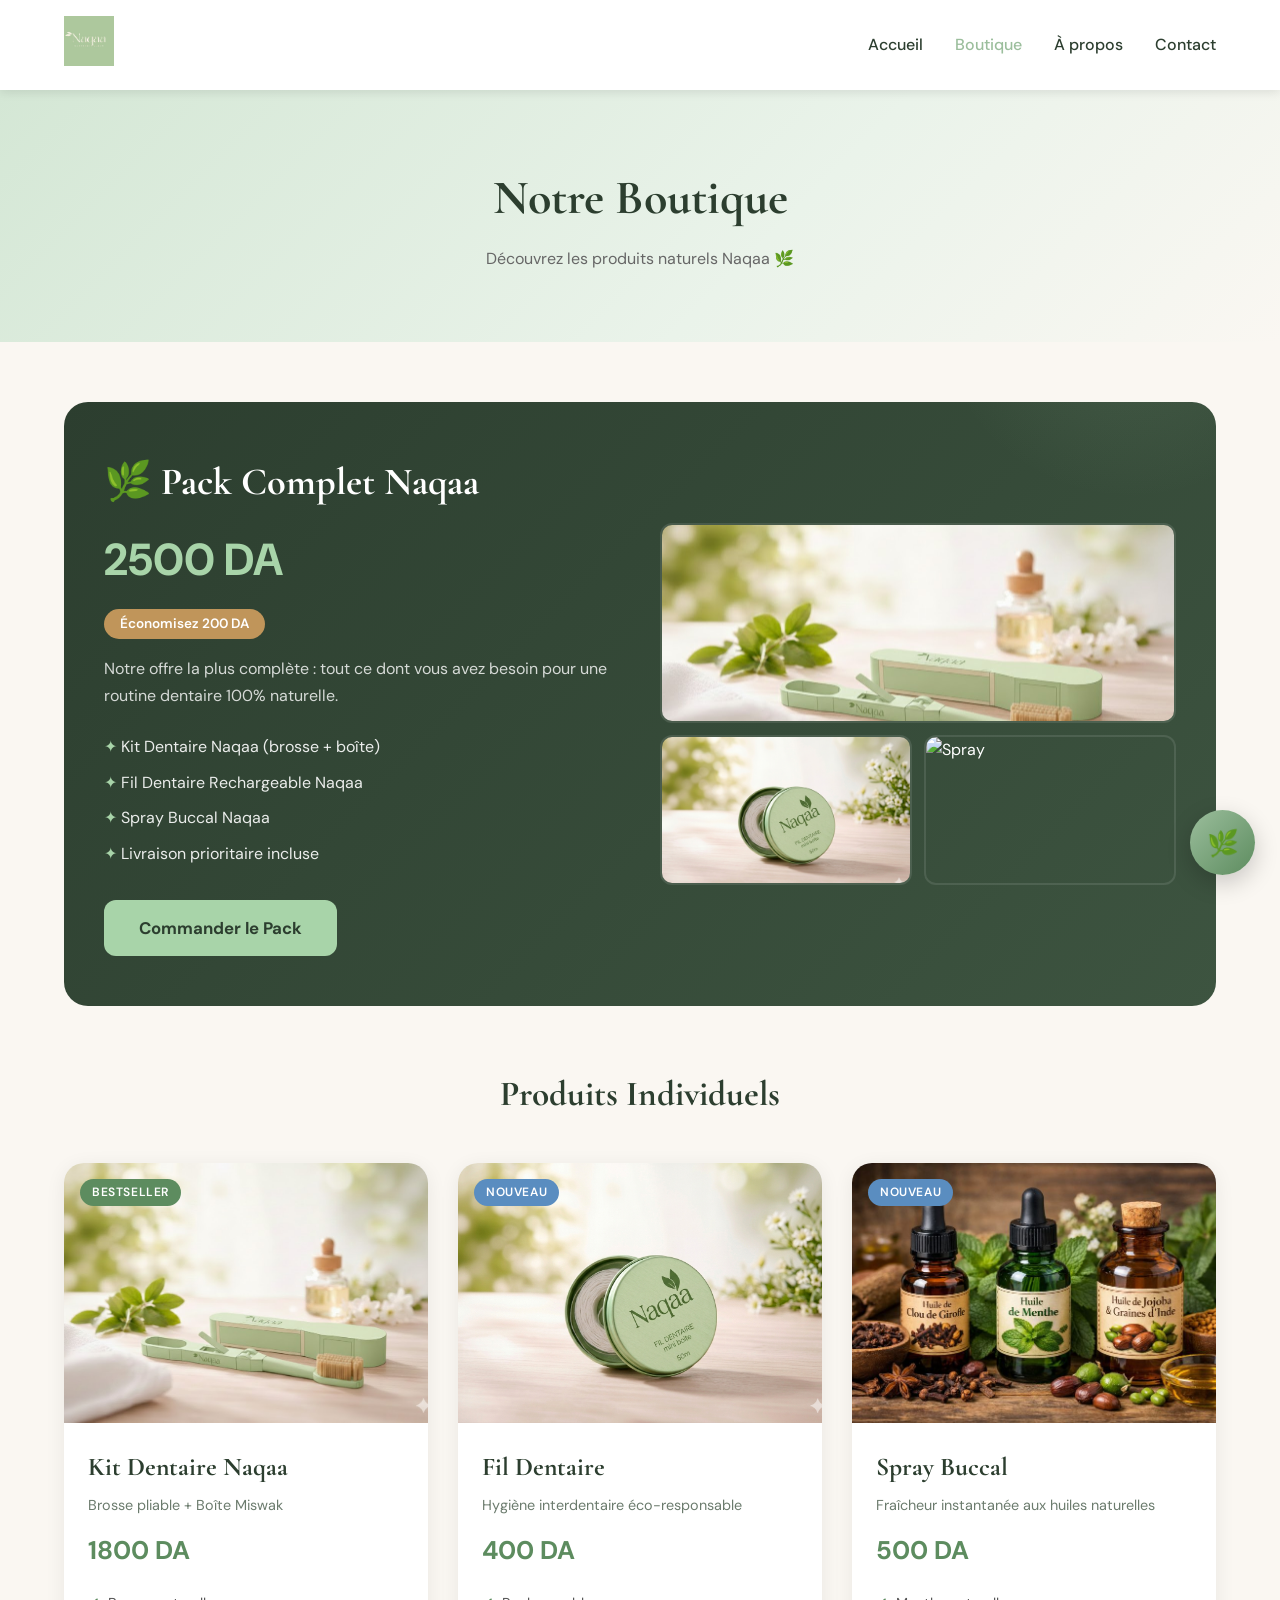
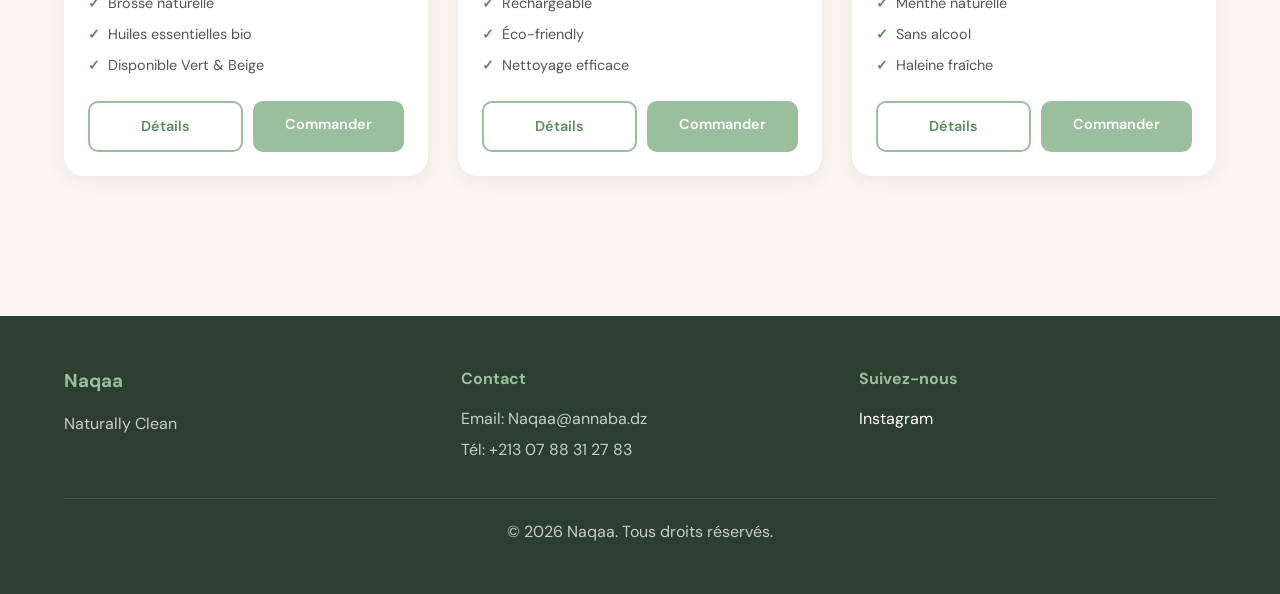
==== commit 57528fd2: "Update boutique.html" ====
--- a/boutique.html
+++ b/boutique.html
@@ -534,7 +534,7 @@
         <div class="pack-images">
             <img src="vert.jpeg" alt="Kit Naqaa">
             <img src="Fil.PNG" alt="Fil dentaire">
-            <img src="Huilles.jpeg" alt="Spray">
+            <img src="spray.png" alt="Spray">
         </div>
     </div>
 
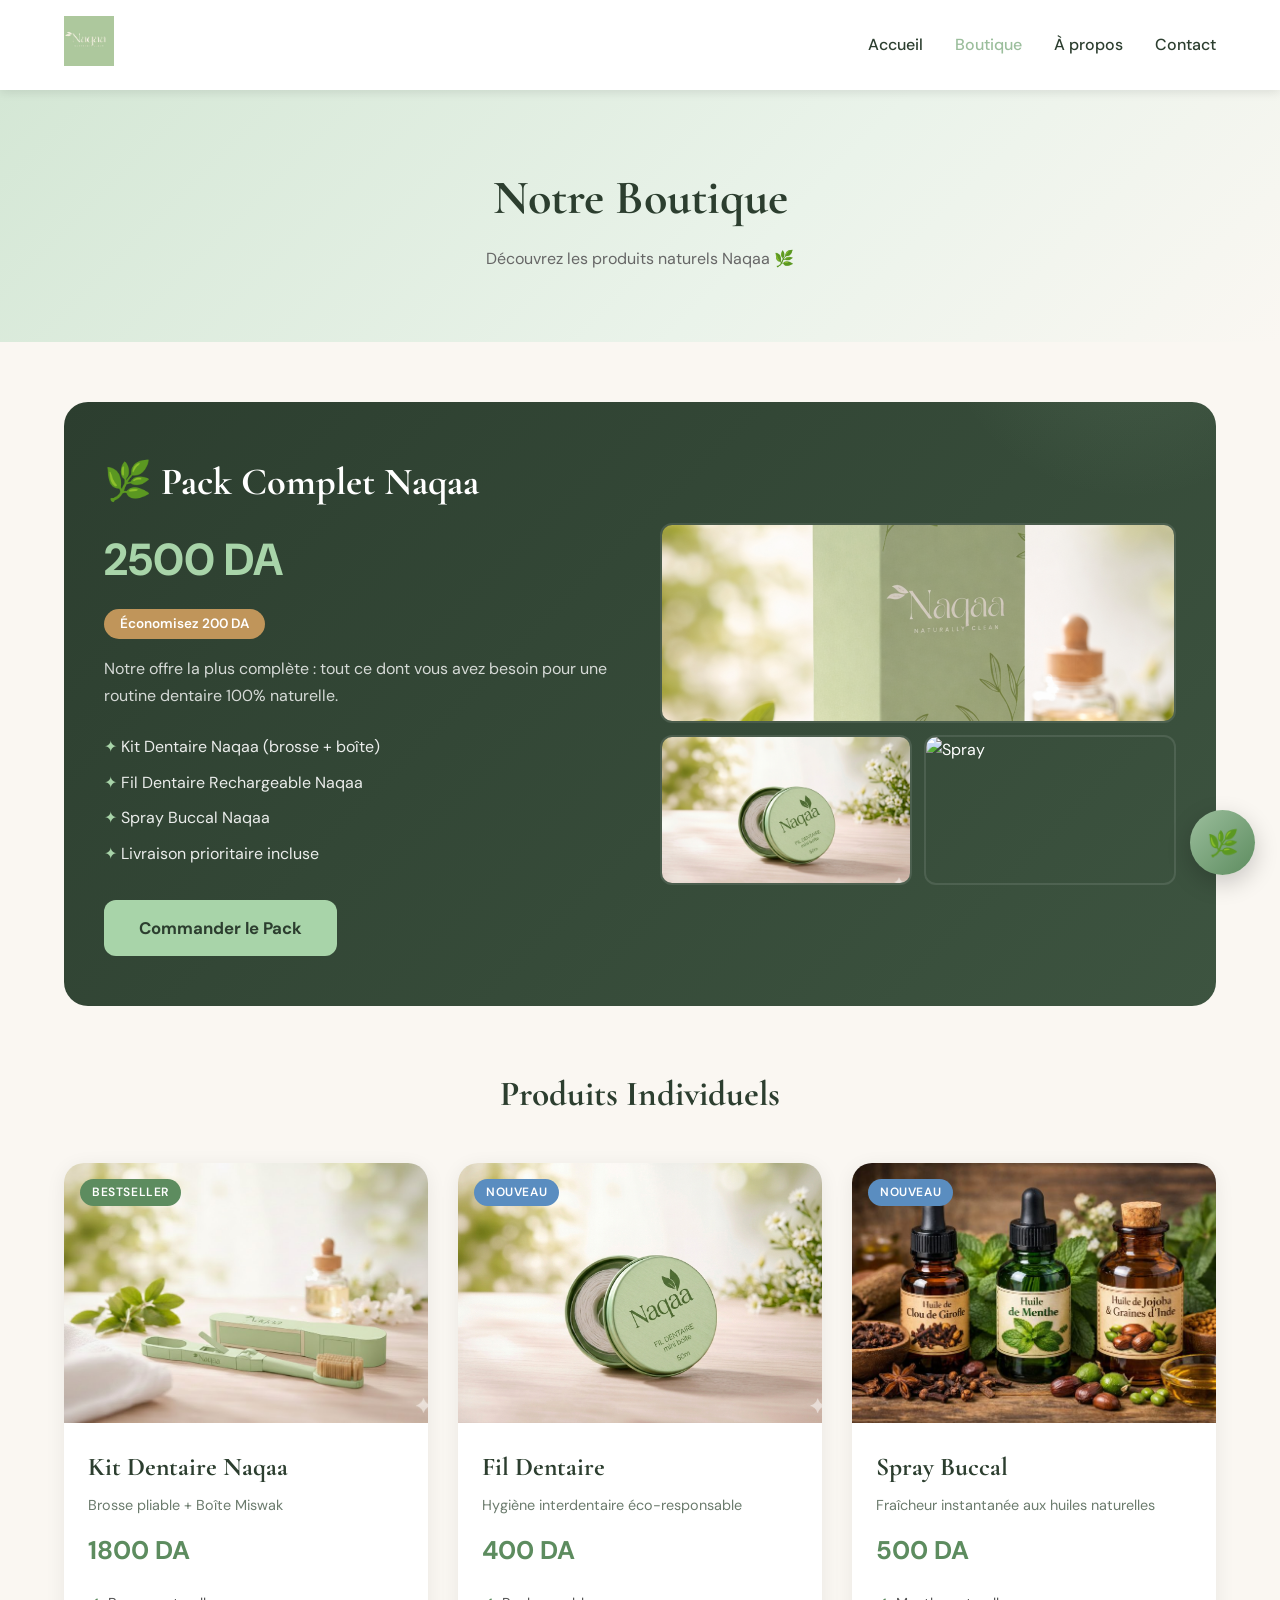
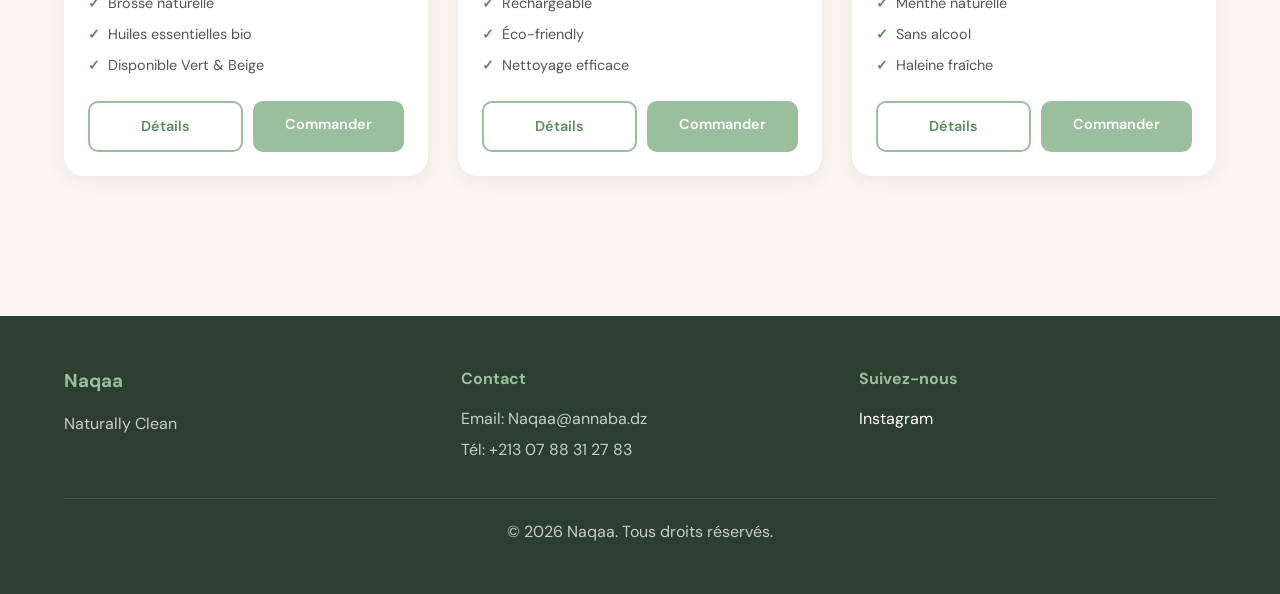
==== commit 1c091cc3: "Update boutique.html" ====
--- a/boutique.html
+++ b/boutique.html
@@ -532,7 +532,7 @@
             <a href="commande.html?product=pack" class="btn-pack">Commander le Pack</a>
         </div>
         <div class="pack-images">
-            <img src="vert.jpeg" alt="Kit Naqaa">
+            <img src="kit.png" alt="Kit Naqaa">
             <img src="Fil.PNG" alt="Fil dentaire">
             <img src="spray.png" alt="Spray">
         </div>
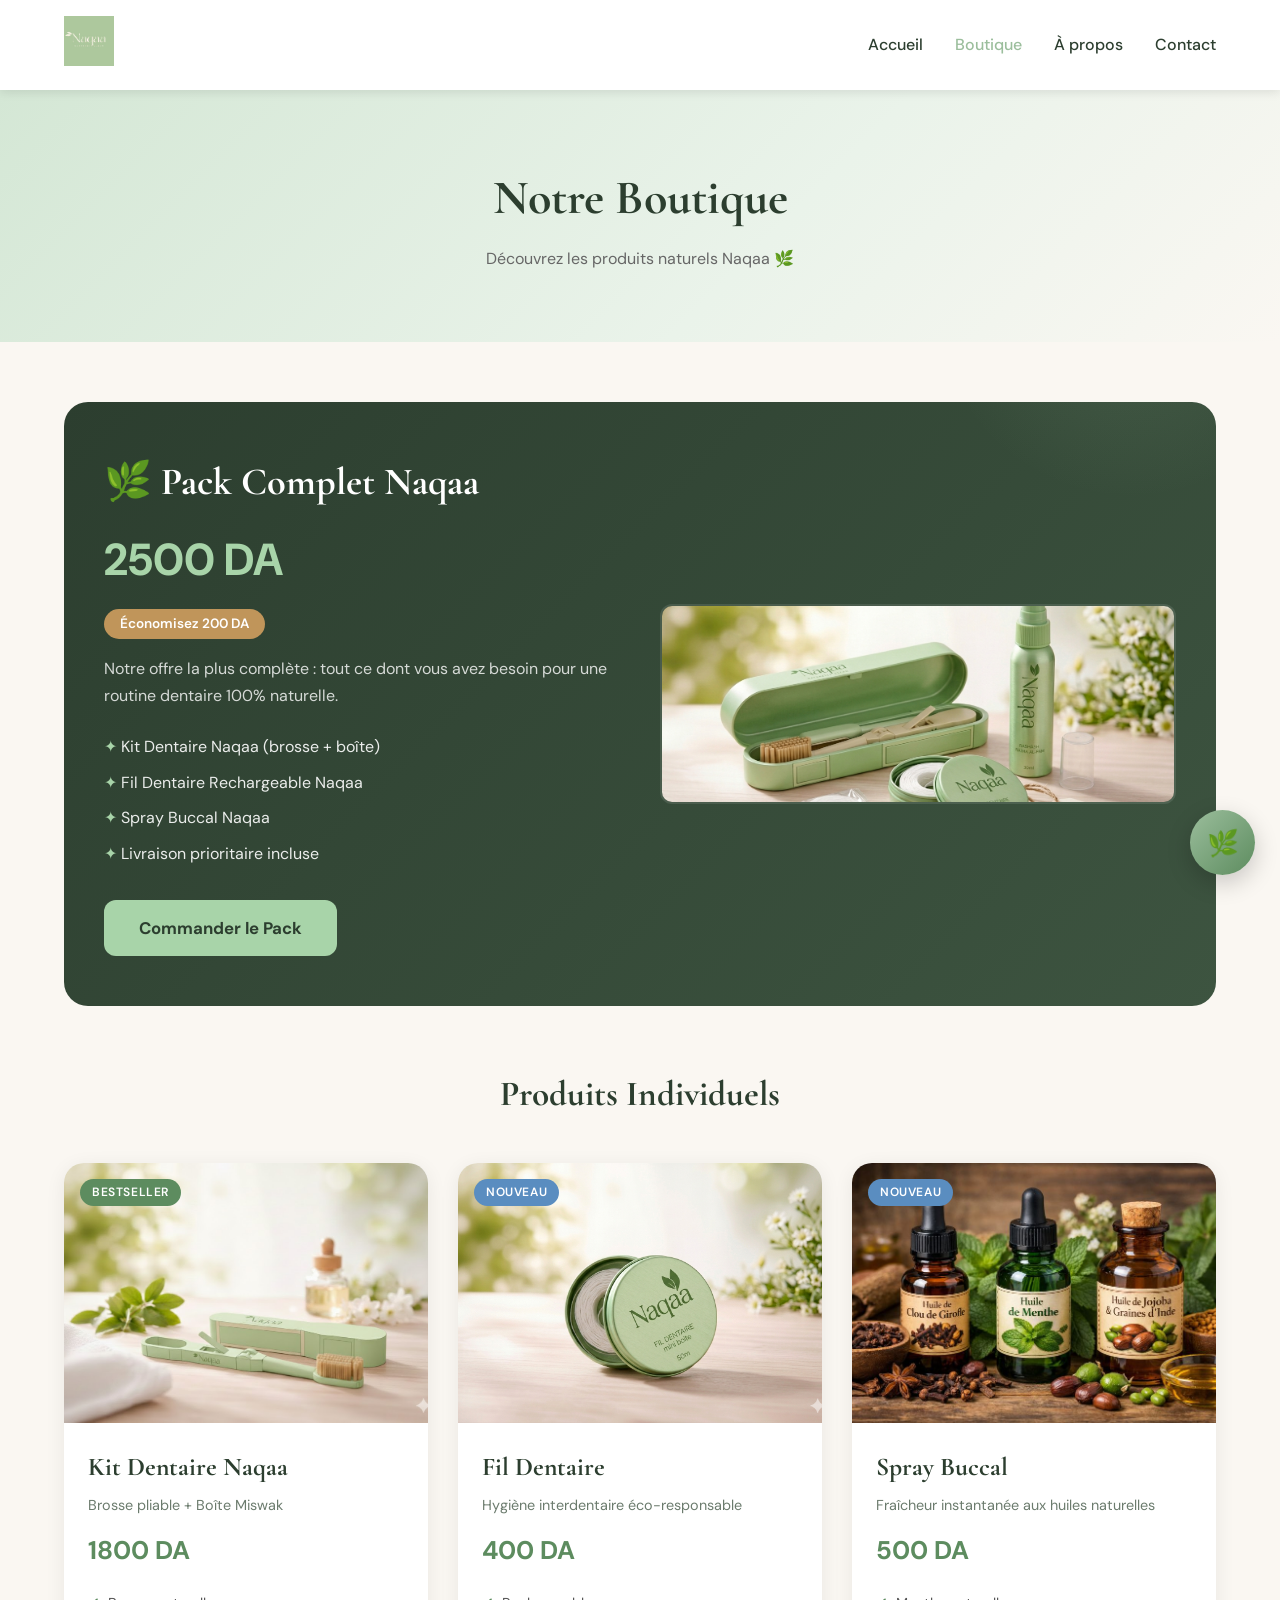
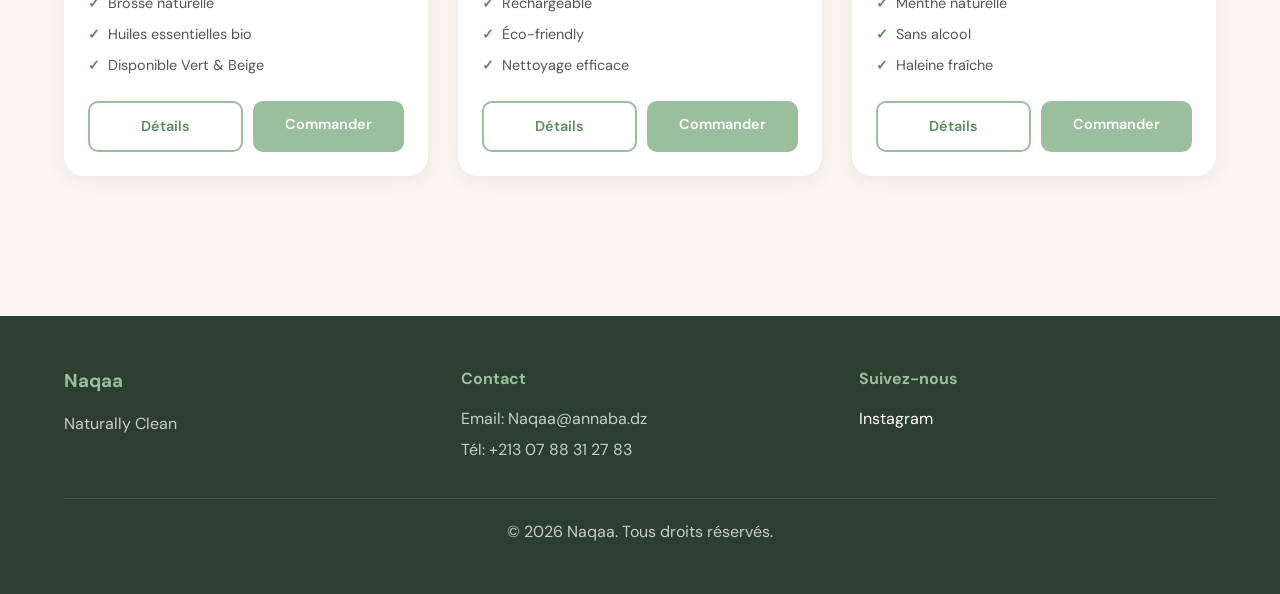
==== commit 20ebc020: "Update boutique.html" ====
--- a/boutique.html
+++ b/boutique.html
@@ -532,9 +532,8 @@
             <a href="commande.html?product=pack" class="btn-pack">Commander le Pack</a>
         </div>
         <div class="pack-images">
-            <img src="kit.png" alt="Kit Naqaa">
-            <img src="Fil.PNG" alt="Fil dentaire">
-            <img src="spray.png" alt="Spray">
+            <img src="IMG_2987.PNG" alt="Kit Naqaa">
+            
         </div>
     </div>
 
